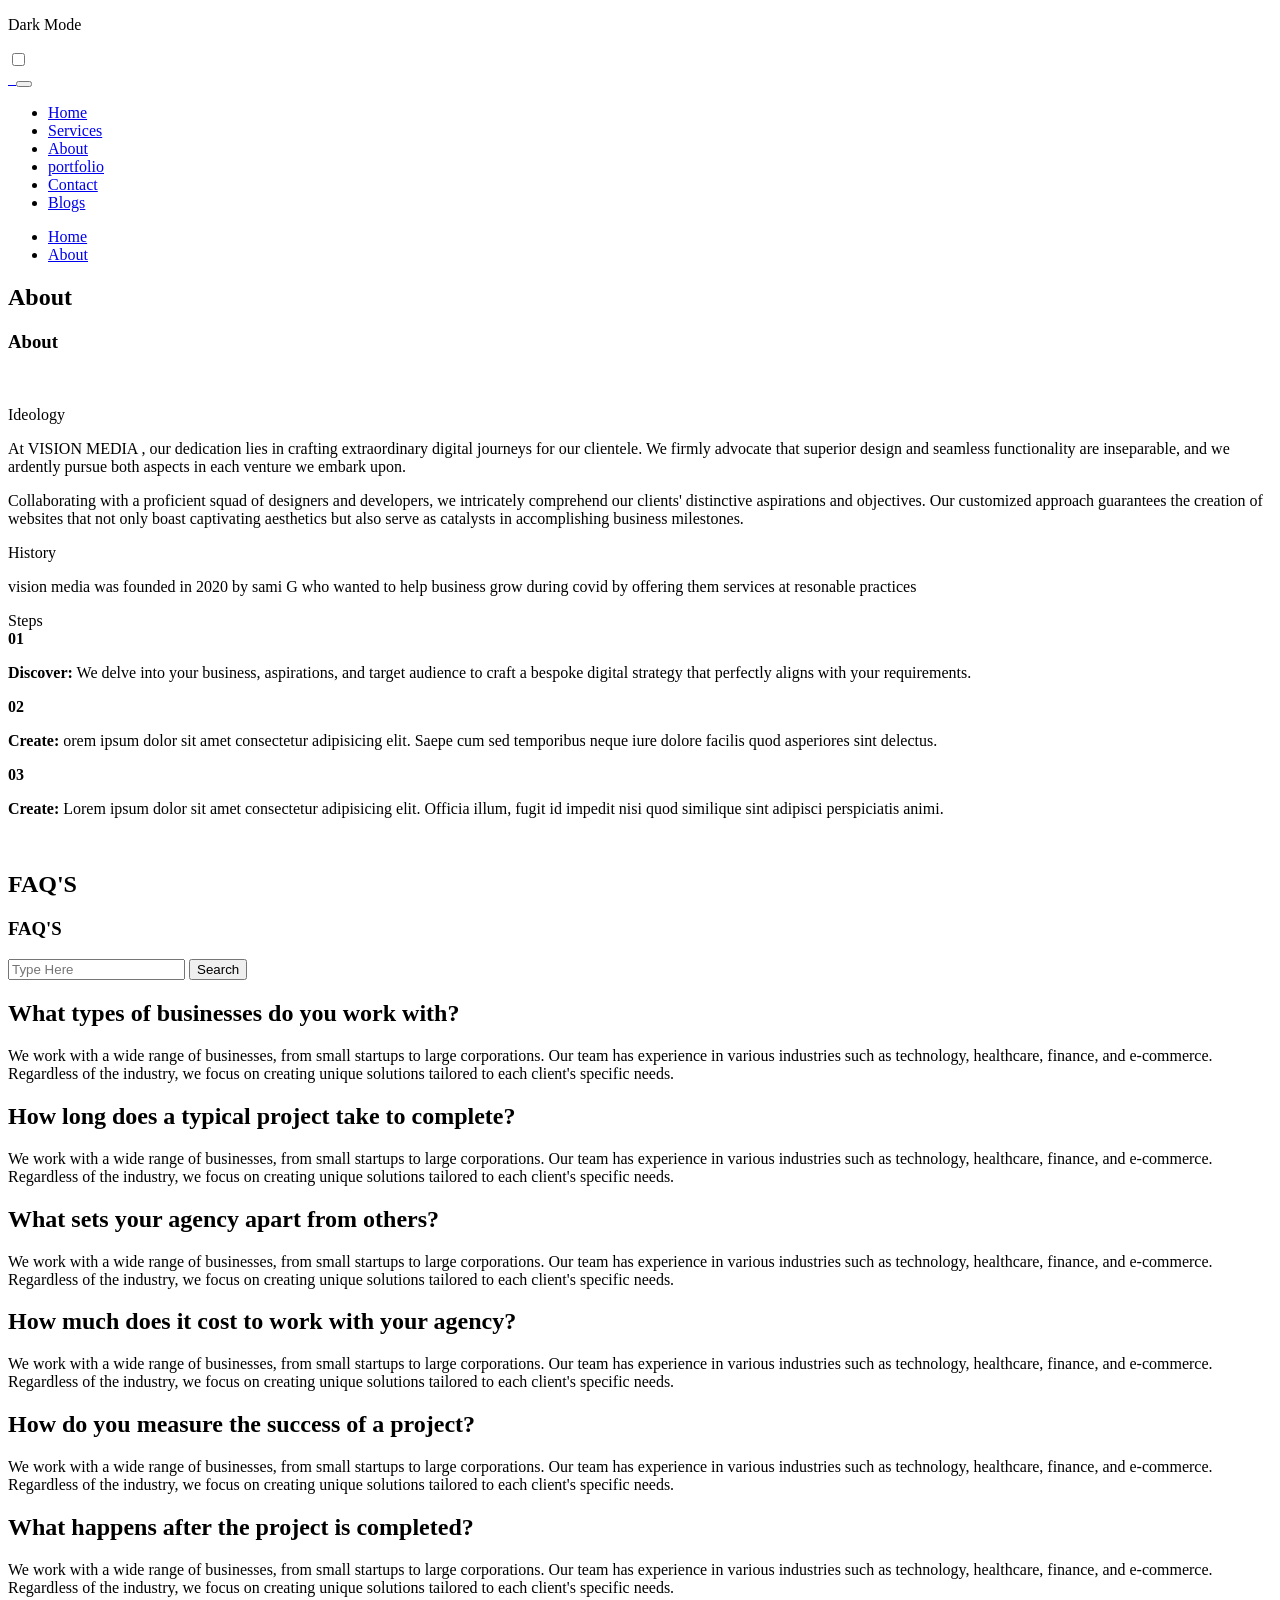
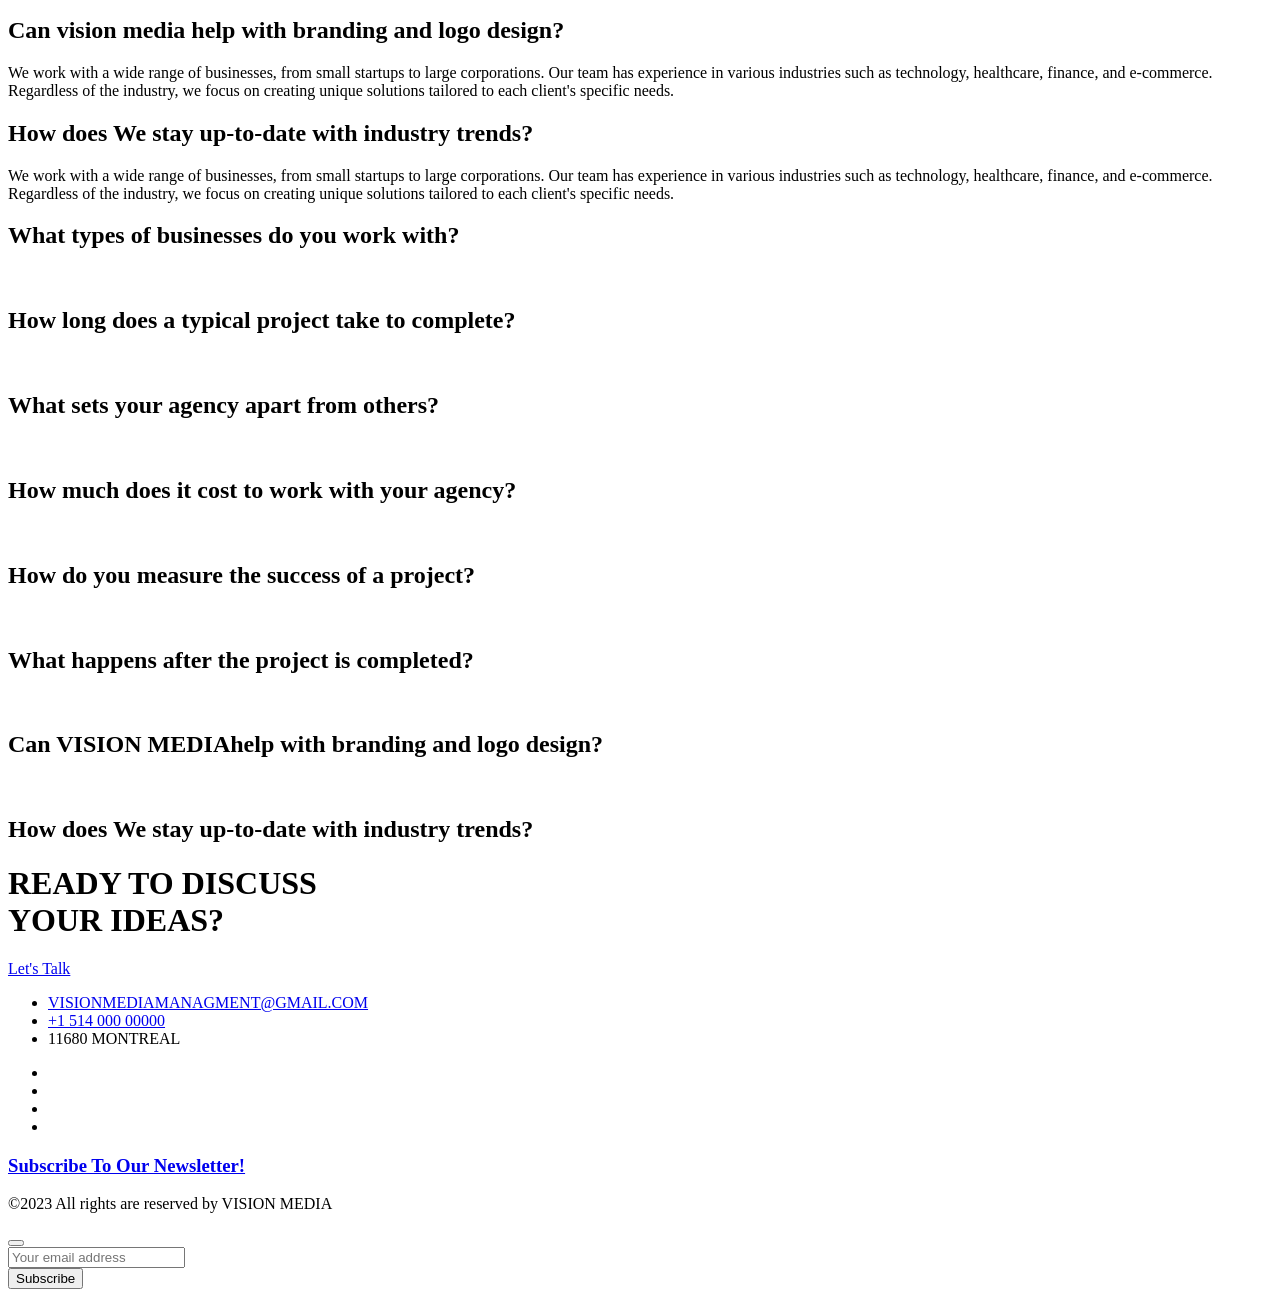
==== about.html @ f78ec3dc "Add files via upload" ====
<!DOCTYPE html>
<html lang="en">

<head>
    <meta charset="UTF-8">
    <meta http-equiv="X-UA-Compatible" content="IE=edge">
    <meta name="viewport" content="width=device-width, initial-scale=1, shrink-to-fit=no">
    <meta name="description" content="VISION MEDIA HTML5 Template">

    <title>VISION MEDIA DIGITAL AGENCY</title>

    <!-- Favicon -->
    <link rel="shortcut icon" type="image/x-icon" href="assets/media/logo-project.png">

    <!-- All CSS files -->
    <link rel="stylesheet" href="assets/css/vendor/bootstrap.min.css">
    <link rel="stylesheet" href="assets/css/vendor/font-awesome.css">
    <link rel="stylesheet" href="assets/css/vendor/slick.css">
    <link rel="stylesheet" href="assets/css/vendor/slick-theme.css">
    <link rel="stylesheet" href="assets/css/vendor/sal.css">
    <link rel="stylesheet" href="assets/css/app.css">

    

</head>

<body>
    <!-- Preloader -->
   
    <div class="color-mode bg-dark-2">
        <p class="color-white mb-2 mt-0">Dark Mode</p>
        <label class="switch">
            <input type="checkbox" id="changeColor">
            <span class="slider round"></span>
        </label>
    </div> 
    <!--start--> 
    
    <a href="#main-wrapper" id="backto-top" class="back-to-top">
        <i class="fas fa-angle-up"></i>
    </a>
    <!-- Main Wrapper Start -->
    <div id="main-wrapper" class="main-wrapper">

        <!-- Header Area Start -->
        <header class="header-2">
            <div class="container">
                <nav class="navbar navbar-expand-lg">
                    <a class="menu-item text-center" href="index.html">
                        <img  alt="" src="./assets/media/logo-project.png" class="dark-logo otherlogo">
                        <img alt="" src="./assets/media/logo-project.png" class="light-logo otherlogo">
                    </a>
                    <button class="navbar-toggler" type="button" data-bs-toggle="collapse" data-bs-target="#mynavbar">
                        <i class="fas fa-bars"></i>
                    </button>
                    <div class="collapse navbar-collapse" id="mynavbar">
                        <ul class="navbar-nav ms-auto mainmenu">

                            <li class="menu-item-has-children">
                                <a href="index.html">Home</a>
                            
                            </li>

                            <li class="menu-item">
                                <a href="services.html">Services</a>
                            </li>
                            <li class="menu-item">
                                <a href="about.html" class="active">About</a>
                            </li>
                            <li class="menu-item">
                                <a href="portfolio.html">portfolio</a>
                        
                            </li>
                            <li class="menu-item"><a href="contact.html">Contact</a></li>
                            <li class="menu-item  me-0"><a href="blogs.html">Blogs</a></li>
                        </ul>
                    </div>
                </nav>
            </div>
        </header>
        <!-- Header Area end -->
        <!-- Title Banner -->
        <section class="page-title">
            <div class="container">
                <ul class="breadcrumb unstyled">
                    <li><a href="index.html">Home</a></li>
                    <li><a class="active" href="about.html">About</a></li>
                </ul>
                <h1 class="mb-0 color-dark-2">About</h1>
                <h3>About</h3>
            </div>
        </section>
        <!-- title Banner end -->
 

        <!-- About start -->
        <section class="about-1 mt-5" data-sal="slide-up" data-sal-duration="800" data-sal-delay="100"
            data-sal-easing="ease-in-out">
            <div class="container">
                <div class="row mt-48">
                    <div class="col-lg-7">
                        <img src="./assets/media/about/aboutus.jpg" alt="">
                    </div>
                    <div class="col-lg-5">
                        <p class="fs-53 color-dark-2 ls-0">Ideology</p>
                        <p class="ps-4"> At VISION MEDIA , our dedication lies in crafting extraordinary digital journeys for our clientele. We firmly advocate that superior design and seamless functionality are inseparable, and we ardently pursue both aspects in each venture we embark upon.</p>

                        <p class="ps-4"> Collaborating with a proficient squad of designers and developers, we intricately comprehend our clients' distinctive aspirations and objectives. Our customized approach guarantees the creation of websites that not only boast captivating aesthetics but also serve as catalysts in accomplishing business milestones.</p>
                        <p class="fs-53 color-dark-2 ls-0">History</p>
                        <p class="ps-4">vision media was founded in 2020 by sami G who
                            wanted to help business grow during covid by offering them services at resonable practices</p>
                    </div>
                </div>
                <div class="row">
                    <div class="col-lg-6">
                        <div class="steps ">
                            <div class="title fs-155 fw-7 color-gray text-uppercase">Steps</div>
                            <div class="row mb-5">
                                <div class="col-lg-3 col-sm-2 counting">
                                    <strong class="fs-91 color-dark-2 text-uppercase lh-100 position-relative z-2">01</strong>
                                </div>
                                <div class="col-lg-9 col-sm-10">
                                    <p><strong class="color-dark-2">Discover:</strong>  We delve into your business, aspirations, and target audience to craft a bespoke digital strategy that perfectly aligns with your requirements.
                                    </p>
                                </div>
                            </div>
                            <div class="row mb-5">
                                <div class="col-lg-3 col-sm-2 counting">
                                    <strong class="fs-53 color-dark-2 text-uppercase lh-100 position-relative z-2">02</strong>
                                </div>
                                <div class="col-lg-9 col-sm-10">
                                    <p><strong class="color-dark-2">Create:</strong> orem ipsum dolor sit amet consectetur adipisicing elit. Saepe cum sed temporibus neque iure dolore facilis quod asperiores sint delectus.
                                    </p>
                                </div>
                            </div>
                            <div class="row">
                                <div class="col-lg-3 col-sm-2 counting">
                                    <strong class="fs-40 color-dark-2 text-uppercase lh-100 position-relative z-2">03</strong>
                                </div>
                                <div class="col-lg-9 col-sm-10">
                                    <p><strong class="color-dark-2">Create:</strong>  Lorem ipsum dolor sit amet consectetur adipisicing elit. Officia illum, fugit id impedit nisi quod similique sint adipisci perspiciatis animi.
                                    </p>
                                </div>
                            </div>
                        </div>
                    </div>
                    <div class="col-lg-6">
                        <img alt="" src="./assets/media/about/about-3.png" class="w-100">
                    </div>
                </div>
            </div>
        </section>
   

      <section class="page-title">
        <div class="container">
           
            <h1 class="mb-0 color-dark-2">FAQ'S</h1>
            <h3>FAQ'S</h3>
        </div>
    </section>
    <!-- title Banner end -->
    <!-- FAQ Start -->
    <section class="faq container">
        <div class="row">
            <div class="search-bar col-xl-8 offset-xl-2 col-lg-6 offset-lg-3 col-md-8 offset-md-2 text-center">
                <form action="faq.html">
                    <div class="input-group">
                        <input class="form-control" name="query" placeholder="Type Here">
                        <button class="input-group-text color-dark">Search</button>
                    </div>
                </form>
            </div>
        </div>
        <div class="mt-100 row">
            <div class="col-lg-5 offset-lg-1">
                <div class="content-box shadow br-25">
                    <div class="q-1 show" data-count="1">
                        <h2 class="fs-40 color-dark-2">What types of businesses do you work with?</h2>
                        <p class="ps-4">We work with a wide range of businesses, from small startups to large
                            corporations. Our team has experience in various industries such as technology,
                            healthcare, finance, and e-commerce. Regardless of the industry, we focus on creating
                            unique solutions tailored to each client's specific needs.</p>
                    </div>
                    <div class="q-2" data-count="2">
                        <h2 class="fs-40 color-dark-2">How long does a typical project take to complete?</h2>
                        <p class="ps-4">We work with a wide range of businesses, from small startups to large
                            corporations. Our team has experience in various industries such as technology,
                            healthcare, finance, and e-commerce. Regardless of the industry, we focus on creating
                            unique solutions tailored to each client's specific needs.</p>
                    </div>
                    <div class="q-3" data-count="3">
                        <h2 class="fs-40 color-dark-2">What sets your agency apart from others?</h2>
                        <p class="ps-4">We work with a wide range of businesses, from small startups to large
                            corporations. Our team has experience in various industries such as technology,
                            healthcare, finance, and e-commerce. Regardless of the industry, we focus on creating
                            unique solutions tailored to each client's specific needs.</p>
                    </div>
                    <div class="q-4 " data-count="4">
                        <h2 class="fs-40 color-dark-2">How much does it cost to work with your agency?</h2>
                        <p class="ps-4">We work with a wide range of businesses, from small startups to large
                            corporations. Our team has experience in various industries such as technology,
                            healthcare, finance, and e-commerce. Regardless of the industry, we focus on creating
                            unique solutions tailored to each client's specific needs.</p>
                    </div>
                    <div class="q-5" data-count="5">
                        <h2 class="fs-40 color-dark-2">How do you measure the success of a project?</h2>
                        <p class="ps-4">We work with a wide range of businesses, from small startups to large
                            corporations. Our team has experience in various industries such as technology,
                            healthcare, finance, and e-commerce. Regardless of the industry, we focus on creating
                            unique solutions tailored to each client's specific needs.</p>
                    </div>
                    <div class="q-6" data-count="6">
                        <h2 class="fs-40 color-dark-2">What happens after the project is completed?</h2>
                        <p class="ps-4">We work with a wide range of businesses, from small startups to large
                            corporations. Our team has experience in various industries such as technology,
                            healthcare, finance, and e-commerce. Regardless of the industry, we focus on creating
                            unique solutions tailored to each client's specific needs.</p>
                    </div>
                    <div class="q-7" data-count="7">
                        <h2 class="fs-40 color-dark-2">Can vision media help with branding and logo design?</h2>
                        <p class="ps-4">We work with a wide range of businesses, from small startups to large
                            corporations. Our team has experience in various industries such as technology,
                            healthcare, finance, and e-commerce. Regardless of the industry, we focus on creating
                            unique solutions tailored to each client's specific needs.</p>
                    </div>
                    <div class="q-8" data-count="8">
                        <h2 class="fs-40 color-dark-2">How does We stay up-to-date with industry trends?</h2>
                        <p class="ps-4">We work with a wide range of businesses, from small startups to large
                            corporations. Our team has experience in various industries such as technology,
                            healthcare, finance, and e-commerce. Regardless of the industry, we focus on creating
                            unique solutions tailored to each client's specific needs.</p>
                    </div>
                </div>
            </div>
            <div class="col-lg-6">
                <div class="q-box q-1 show" data-count="1">
                    <h2 class="fs-24 fw-4">
                        <span class="d-inline-block icon"><i class="fal fa-plus plus"></i> <i
                                class="fal fa-times minus"></i></span> What types of businesses do you work with?
                    </h2>
                </div>
                <br>
                <div class="q-box q-2" data-count="2">
                    <h2 class="fs-24 fw-4">
                        <span class="d-inline-block icon"><i class="fal fa-plus plus"></i> <i
                                class="fal fa-times minus"></i></span>
                        How long does a typical project take to complete?
                    </h2>
                </div>
                <br>
                <div class="q-box q-3" data-count="3">
                    <h2 class="fs-24 fw-4">
                        <span class="d-inline-block icon"><i class="fal fa-plus plus"></i> <i
                                class="fal fa-times minus"></i></span>
                        What sets your agency apart from others?
                    </h2>
                </div>
                <br>
                <div class="q-box q-4" data-count="4">
                    <h2 class="fs-24 fw-4">
                        <span class="d-inline-block icon"><i class="fal fa-plus plus"></i> <i
                                class="fal fa-times minus"></i></span>
                        How much does it cost to work with your agency?
                    </h2>
                </div>
                <br>
                <div class="q-box q-5" data-count="5">
                    <h2 class="fs-24 fw-4">
                        <span class="d-inline-block icon"><i class="fal fa-plus plus"></i> <i
                                class="fal fa-times minus"></i></span>
                        How do you measure the success of a project?
                    </h2>
                </div>
                <br>
                <div class="q-box q-6" data-count="6">
                    <h2 class="fs-24 fw-4">
                        <span class="d-inline-block icon"><i class="fal fa-plus plus"></i> <i
                                class="fal fa-times minus"></i></span>
                        What happens after the project is completed?
                    </h2>
                </div>
                <br>
                <div class="q-box q-7" data-count="7">
                    <h2 class="fs-24 fw-4">
                        <span class="d-inline-block icon"><i class="fal fa-plus plus"></i> <i
                                class="fal fa-times minus"></i></span>
                        Can VISION MEDIAhelp with branding and logo design?
                    </h2>
                </div>
                <br>
                <div class="q-box q-8" data-count="8">
                    <h2 class="fs-24 fw-4">
                        <span class="d-inline-block icon"><i class="fal fa-plus plus"></i> <i
                                class="fal fa-times minus"></i></span>
                        How does We stay up-to-date with industry trends?
                    </h2>
                </div>
            </div>
        </div>
    </section>
   
<!-- Site Scripts -->
<script src="assets/js/app.js"></script>
        <!-- Footer Area Start -->
        <footer class="footer-1">
            <div class="container">
                  <h1 class="text-center fs-91 color-dark-2">READY TO DISCUSS<br> YOUR <b class="color-primary">IDEAS?</b></h1>
                  <div class="text-center">
                      <a class="cus-btn light" href="contact.html">Let's Talk</a>
                  </div>
                  <div class="row">
                      <div class="col-lg-4">
                         <ul class="contact unstyled">
                          <li><a href="mailto:info@example.com"><i class="fal fa-envelope"></i> VISIONMEDIAMANAGMENT@GMAIL.COM</a></li>
                          <li><a href="tel:013109841941"><i class="fal fa-phone"></i> +1 514 000 00000</a></li>
                          <li><i class="fal fa-map-marker-alt"></i> 11680 MONTREAL</li>
                         </ul>
                      </div>
                      <div class="col-lg-4">
                          <ul class="social-links unstyled text-center">
                              <li class="d-inline-block me-4"><a href="" class="pt-4 pb-4 text-center pe-2 ps-2 br-15"><i class="fab fa-behance fs-24"></i></a></li>
                              <li class="d-inline-block me-4"><a href="" class="pt-4 pb-4 text-center pe-3 ps-3 br-15"><i class="fab fa-deviantart fs-24"></i></a></li>
                              <li class="d-inline-block me-4"><a href="" class="pt-4 pb-4 text-center pe-2 ps-2 br-15"><i class="fab fa-dribbble fs-24"></i></a></li>
                              <li class="d-inline-block me-4"><a href="" class="pt-4 pb-4 text-center pe-3 ps-3 br-15"><i class="fab fa-instagram fs-24"></i></a></li>
                          </ul>
                      </div>
                      <div class="col-lg-4">
                          <h3 class="color-gray-2 fs-24 newsletter-link"><a href="javascript:;" data-bs-toggle="modal" data-bs-target="#newsletterModal">Subscribe To Our Newsletter!</a></h3>
                      </div>
                  </div>
                <p class="text-center mt-100 mb-4">©2023 All rights are reserved by VISION MEDIA</p>
            </div>
          </footer>
          <!-- Footer Area End -->

        <!-- Newletter Modal-->
        <div class="modal fade" id="newsletterModal" tabindex="-1" aria-hidden="true">
            <div class="modal-dialog">
                <div class="modal-content bg-white">
                    <div class="modal-header">
                        <button type="button" class="btn-close" data-bs-dismiss="modal" aria-label="Close"></button>
                    </div>
                    <div class="modal-body text-center">
                        <div class="row mt-64 mb-64">
                            <div class="col-lg-6 offset-lg-3 col-sm-8 offset-sm-2">
                                <form method="get" action="index.html">
                                    <div class="form-group mb-2">
                                        <input type="email" class="form-control" name="email"
                                            placeholder="Your email address">
                                    </div>
                                    <button type="submit" class="cus-btn light mt-4">Subscribe</button>
                                </form>
                            </div>
                        </div>
                    </div>
                </div>
            </div>
        </div>
    </div>
    <!-- Jquery Js -->
    <script src="assets/js/vendor/jquery-3.6.3.min.js"></script>
    <script src="assets/js/vendor/bootstrap.min.js"></script>
    <script src="assets/js/vendor/slick.min.js"></script>
    <script src="assets/js/vendor/jquery-appear.js"></script>
    <script src="assets/js/vendor/sal.js"></script>
    <script src="assets/js/vendor/jquery-validator.js"></script>

    <!-- Site Scripts -->
    <script src="assets/js/app.js"></script>
</body>

</html>
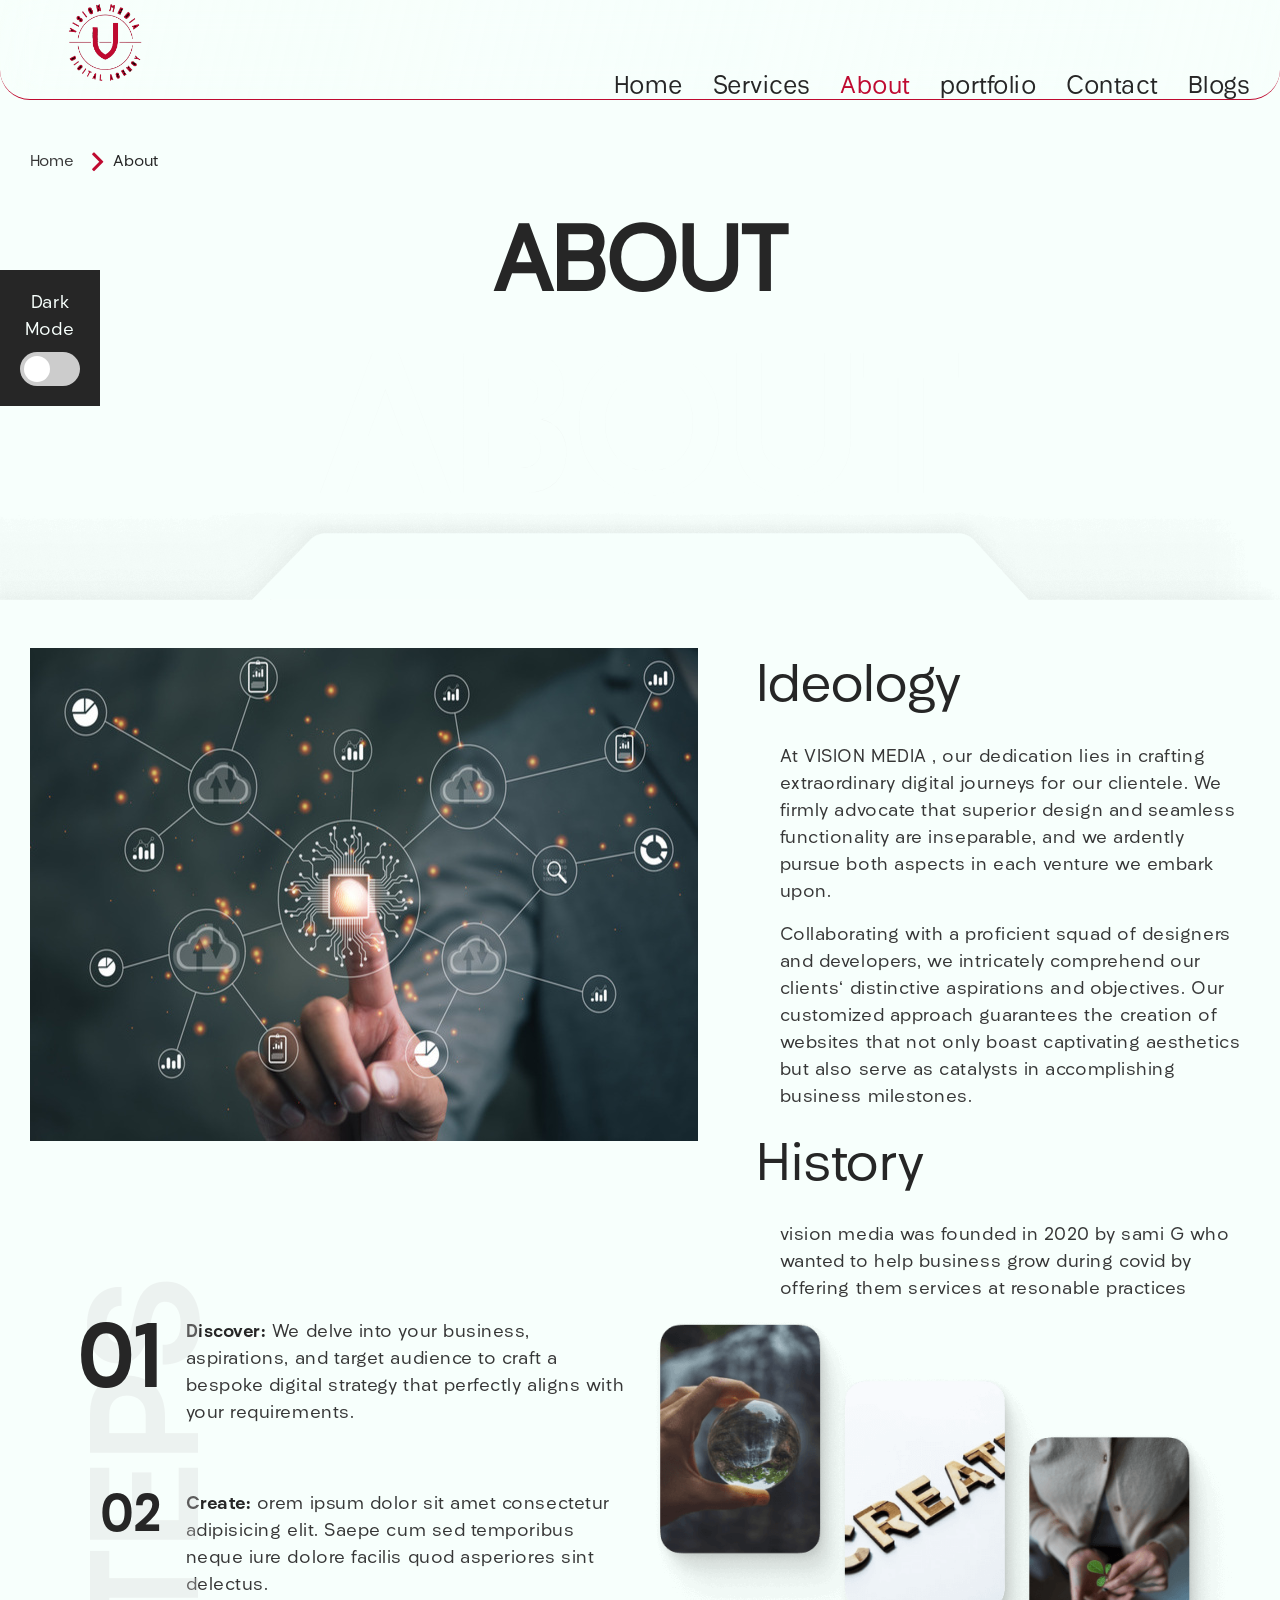
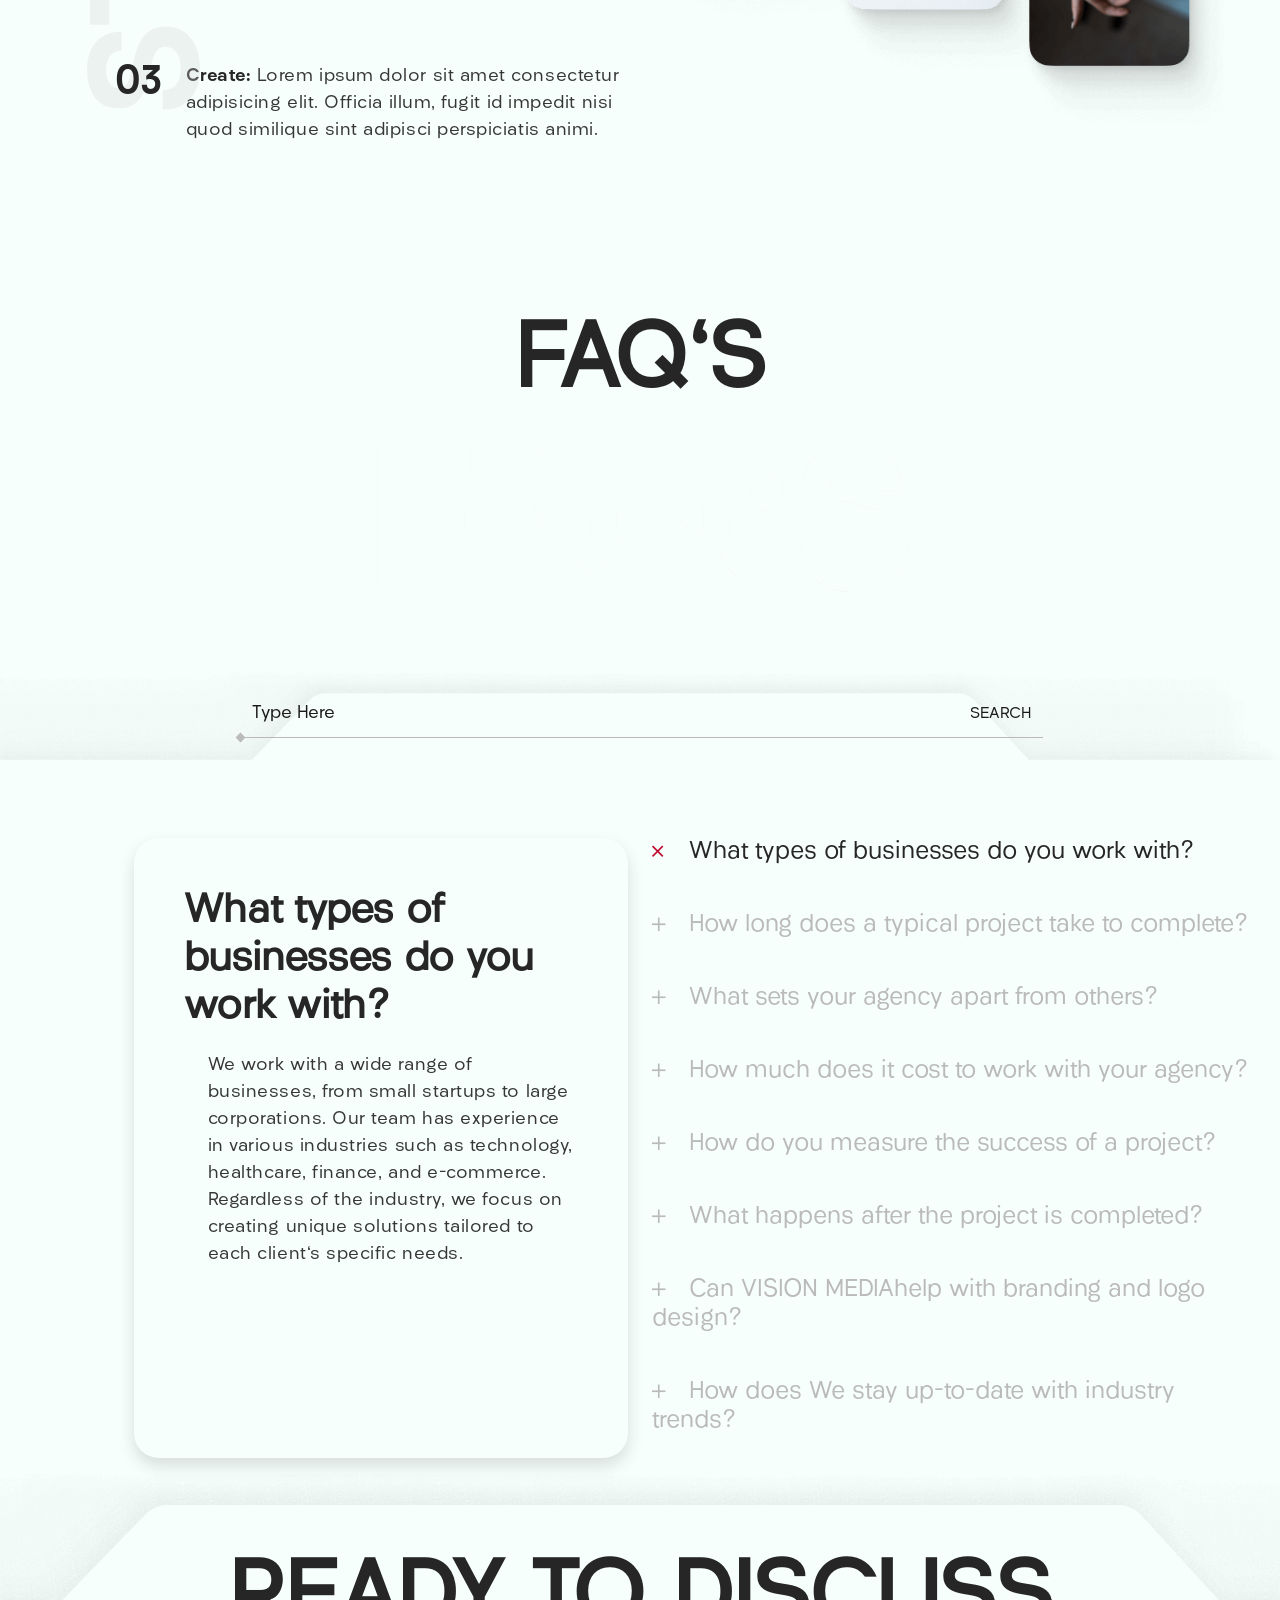
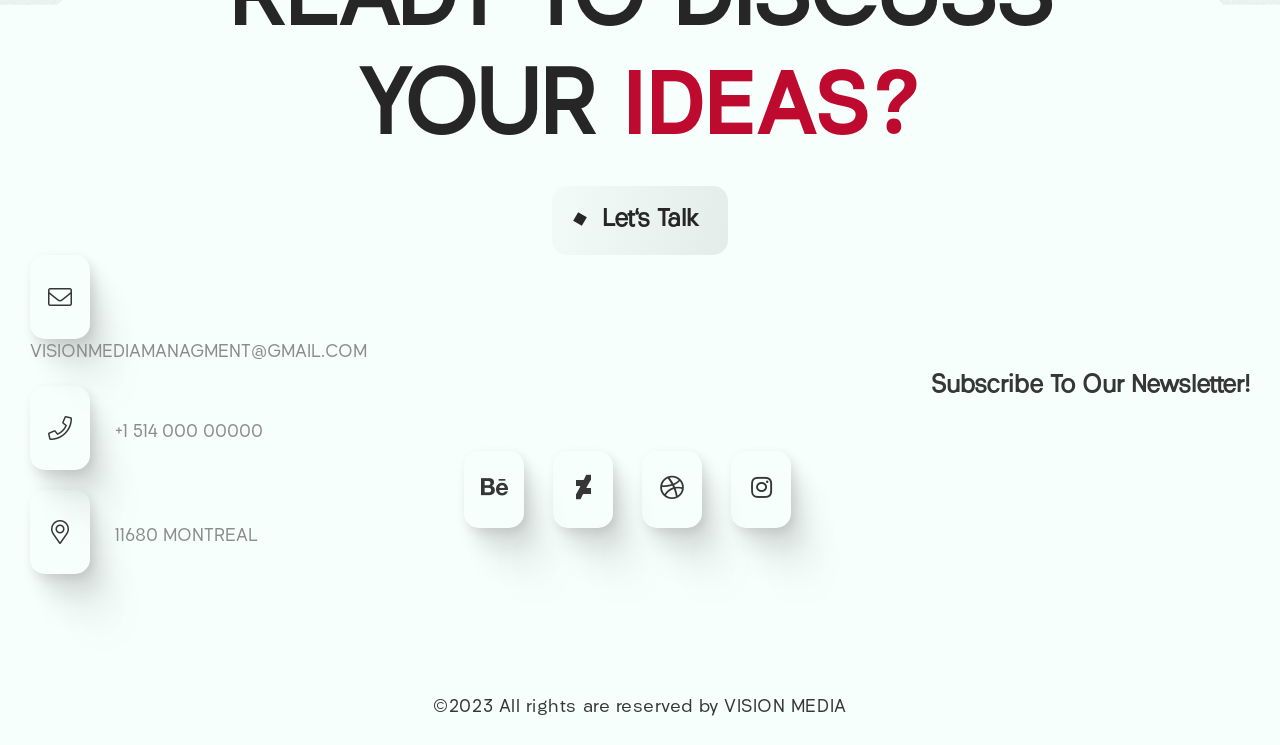
==== commit 5041e630: "Add files via upload" ====
--- a/about.html
+++ b/about.html
@@ -5,7 +5,7 @@
     <meta charset="UTF-8">
     <meta http-equiv="X-UA-Compatible" content="IE=edge">
     <meta name="viewport" content="width=device-width, initial-scale=1, shrink-to-fit=no">
-    <meta name="description" content="VISION MEDIA HTML5 Template">
+
 
     <title>VISION MEDIA DIGITAL AGENCY</title>
 
--- a/assets/css/vendor/sal.css
+++ b/assets/css/vendor/sal.css
@@ -0,0 +1,435 @@
+[data-sal] {
+    transition-duration: .2s;
+    transition-duration: var(--sal-duration, .2s);
+    transition-delay: 0s;
+    transition-delay: var(--sal-delay, 0s);
+    transition-timing-function: ease;
+    transition-timing-function: var(--sal-easing, ease)
+}
+
+[data-sal][data-sal-duration="200"] {
+    transition-duration: .2s
+}
+
+[data-sal][data-sal-duration="250"] {
+    transition-duration: .25s
+}
+
+[data-sal][data-sal-duration="300"] {
+    transition-duration: .3s
+}
+
+[data-sal][data-sal-duration="350"] {
+    transition-duration: .35s
+}
+
+[data-sal][data-sal-duration="400"] {
+    transition-duration: .4s
+}
+
+[data-sal][data-sal-duration="450"] {
+    transition-duration: .45s
+}
+
+[data-sal][data-sal-duration="500"] {
+    transition-duration: .5s
+}
+
+[data-sal][data-sal-duration="550"] {
+    transition-duration: .55s
+}
+
+[data-sal][data-sal-duration="600"] {
+    transition-duration: .6s
+}
+
+[data-sal][data-sal-duration="650"] {
+    transition-duration: .65s
+}
+
+[data-sal][data-sal-duration="700"] {
+    transition-duration: .7s
+}
+
+[data-sal][data-sal-duration="750"] {
+    transition-duration: .75s
+}
+
+[data-sal][data-sal-duration="800"] {
+    transition-duration: .8s
+}
+
+[data-sal][data-sal-duration="850"] {
+    transition-duration: .85s
+}
+
+[data-sal][data-sal-duration="900"] {
+    transition-duration: .9s
+}
+
+[data-sal][data-sal-duration="950"] {
+    transition-duration: .95s
+}
+
+[data-sal][data-sal-duration="1000"] {
+    transition-duration: 1s
+}
+
+[data-sal][data-sal-duration="1050"] {
+    transition-duration: 1.05s
+}
+
+[data-sal][data-sal-duration="1100"] {
+    transition-duration: 1.1s
+}
+
+[data-sal][data-sal-duration="1150"] {
+    transition-duration: 1.15s
+}
+
+[data-sal][data-sal-duration="1200"] {
+    transition-duration: 1.2s
+}
+
+[data-sal][data-sal-duration="1250"] {
+    transition-duration: 1.25s
+}
+
+[data-sal][data-sal-duration="1300"] {
+    transition-duration: 1.3s
+}
+
+[data-sal][data-sal-duration="1350"] {
+    transition-duration: 1.35s
+}
+
+[data-sal][data-sal-duration="1400"] {
+    transition-duration: 1.4s
+}
+
+[data-sal][data-sal-duration="1450"] {
+    transition-duration: 1.45s
+}
+
+[data-sal][data-sal-duration="1500"] {
+    transition-duration: 1.5s
+}
+
+[data-sal][data-sal-duration="1550"] {
+    transition-duration: 1.55s
+}
+
+[data-sal][data-sal-duration="1600"] {
+    transition-duration: 1.6s
+}
+
+[data-sal][data-sal-duration="1650"] {
+    transition-duration: 1.65s
+}
+
+[data-sal][data-sal-duration="1700"] {
+    transition-duration: 1.7s
+}
+
+[data-sal][data-sal-duration="1750"] {
+    transition-duration: 1.75s
+}
+
+[data-sal][data-sal-duration="1800"] {
+    transition-duration: 1.8s
+}
+
+[data-sal][data-sal-duration="1850"] {
+    transition-duration: 1.85s
+}
+
+[data-sal][data-sal-duration="1900"] {
+    transition-duration: 1.9s
+}
+
+[data-sal][data-sal-duration="1950"] {
+    transition-duration: 1.95s
+}
+
+[data-sal][data-sal-duration="2000"] {
+    transition-duration: 2s
+}
+
+[data-sal][data-sal-delay="50"] {
+    transition-delay: .05s
+}
+
+[data-sal][data-sal-delay="100"] {
+    transition-delay: .1s
+}
+
+[data-sal][data-sal-delay="150"] {
+    transition-delay: .15s
+}
+
+[data-sal][data-sal-delay="200"] {
+    transition-delay: .2s
+}
+
+[data-sal][data-sal-delay="250"] {
+    transition-delay: .25s
+}
+
+[data-sal][data-sal-delay="300"] {
+    transition-delay: .3s
+}
+
+[data-sal][data-sal-delay="350"] {
+    transition-delay: .35s
+}
+
+[data-sal][data-sal-delay="400"] {
+    transition-delay: .4s
+}
+
+[data-sal][data-sal-delay="450"] {
+    transition-delay: .45s
+}
+
+[data-sal][data-sal-delay="500"] {
+    transition-delay: .5s
+}
+
+[data-sal][data-sal-delay="550"] {
+    transition-delay: .55s
+}
+
+[data-sal][data-sal-delay="600"] {
+    transition-delay: .6s
+}
+
+[data-sal][data-sal-delay="650"] {
+    transition-delay: .65s
+}
+
+[data-sal][data-sal-delay="700"] {
+    transition-delay: .7s
+}
+
+[data-sal][data-sal-delay="750"] {
+    transition-delay: .75s
+}
+
+[data-sal][data-sal-delay="800"] {
+    transition-delay: .8s
+}
+
+[data-sal][data-sal-delay="850"] {
+    transition-delay: .85s
+}
+
+[data-sal][data-sal-delay="900"] {
+    transition-delay: .9s
+}
+
+[data-sal][data-sal-delay="950"] {
+    transition-delay: .95s
+}
+
+[data-sal][data-sal-delay="1000"] {
+    transition-delay: 1s
+}
+
+[data-sal][data-sal-easing=linear] {
+    transition-timing-function: linear
+}
+
+[data-sal][data-sal-easing=ease] {
+    transition-timing-function: ease
+}
+
+[data-sal][data-sal-easing=ease-in] {
+    transition-timing-function: ease-in
+}
+
+[data-sal][data-sal-easing=ease-out] {
+    transition-timing-function: ease-out
+}
+
+[data-sal][data-sal-easing=ease-in-out] {
+    transition-timing-function: ease-in-out
+}
+
+[data-sal][data-sal-easing=ease-in-cubic] {
+    transition-timing-function: cubic-bezier(.55, .055, .675, .19)
+}
+
+[data-sal][data-sal-easing=ease-out-cubic] {
+    transition-timing-function: cubic-bezier(.215, .61, .355, 1)
+}
+
+[data-sal][data-sal-easing=ease-in-out-cubic] {
+    transition-timing-function: cubic-bezier(.645, .045, .355, 1)
+}
+
+[data-sal][data-sal-easing=ease-in-circ] {
+    transition-timing-function: cubic-bezier(.6, .04, .98, .335)
+}
+
+[data-sal][data-sal-easing=ease-out-circ] {
+    transition-timing-function: cubic-bezier(.075, .82, .165, 1)
+}
+
+[data-sal][data-sal-easing=ease-in-out-circ] {
+    transition-timing-function: cubic-bezier(.785, .135, .15, .86)
+}
+
+[data-sal][data-sal-easing=ease-in-expo] {
+    transition-timing-function: cubic-bezier(.95, .05, .795, .035)
+}
+
+[data-sal][data-sal-easing=ease-out-expo] {
+    transition-timing-function: cubic-bezier(.19, 1, .22, 1)
+}
+
+[data-sal][data-sal-easing=ease-in-out-expo] {
+    transition-timing-function: cubic-bezier(1, 0, 0, 1)
+}
+
+[data-sal][data-sal-easing=ease-in-quad] {
+    transition-timing-function: cubic-bezier(.55, .085, .68, .53)
+}
+
+[data-sal][data-sal-easing=ease-out-quad] {
+    transition-timing-function: cubic-bezier(.25, .46, .45, .94)
+}
+
+[data-sal][data-sal-easing=ease-in-out-quad] {
+    transition-timing-function: cubic-bezier(.455, .03, .515, .955)
+}
+
+[data-sal][data-sal-easing=ease-in-quart] {
+    transition-timing-function: cubic-bezier(.895, .03, .685, .22)
+}
+
+[data-sal][data-sal-easing=ease-out-quart] {
+    transition-timing-function: cubic-bezier(.165, .84, .44, 1)
+}
+
+[data-sal][data-sal-easing=ease-in-out-quart] {
+    transition-timing-function: cubic-bezier(.77, 0, .175, 1)
+}
+
+[data-sal][data-sal-easing=ease-in-quint] {
+    transition-timing-function: cubic-bezier(.755, .05, .855, .06)
+}
+
+[data-sal][data-sal-easing=ease-out-quint] {
+    transition-timing-function: cubic-bezier(.23, 1, .32, 1)
+}
+
+[data-sal][data-sal-easing=ease-in-out-quint] {
+    transition-timing-function: cubic-bezier(.86, 0, .07, 1)
+}
+
+[data-sal][data-sal-easing=ease-in-sine] {
+    transition-timing-function: cubic-bezier(.47, 0, .745, .715)
+}
+
+[data-sal][data-sal-easing=ease-out-sine] {
+    transition-timing-function: cubic-bezier(.39, .575, .565, 1)
+}
+
+[data-sal][data-sal-easing=ease-in-out-sine] {
+    transition-timing-function: cubic-bezier(.445, .05, .55, .95)
+}
+
+[data-sal][data-sal-easing=ease-in-back] {
+    transition-timing-function: cubic-bezier(.6, -.28, .735, .045)
+}
+
+[data-sal][data-sal-easing=ease-out-back] {
+    transition-timing-function: cubic-bezier(.175, .885, .32, 1.275)
+}
+
+[data-sal][data-sal-easing=ease-in-out-back] {
+    transition-timing-function: cubic-bezier(.68, -.55, .265, 1.55)
+}
+
+[data-sal|=fade] {
+    opacity: 0;
+    transition-property: opacity
+}
+
+[data-sal|=fade].sal-animate,
+body.sal-disabled [data-sal|=fade] {
+    opacity: 1
+}
+
+[data-sal|=slide] {
+    opacity: 0;
+    transition-property: opacity, transform
+}
+
+[data-sal=slide-up] {
+    transform: translateY(20%)
+}
+
+[data-sal=slide-down] {
+    transform: translateY(-20%)
+}
+
+[data-sal=slide-left] {
+    transform: translateX(20%)
+}
+
+[data-sal=slide-right] {
+    transform: translateX(-20%)
+}
+
+[data-sal|=slide].sal-animate,
+body.sal-disabled [data-sal|=slide] {
+    opacity: 1;
+    transform: none
+}
+
+[data-sal|=zoom] {
+    opacity: 0;
+    transition-property: opacity, transform
+}
+
+[data-sal=zoom-in] {
+    transform: scale(.5)
+}
+
+[data-sal=zoom-out] {
+    transform: scale(1.1)
+}
+
+[data-sal|=zoom].sal-animate,
+body.sal-disabled [data-sal|=zoom] {
+    opacity: 1;
+    transform: none
+}
+
+[data-sal|=flip] {
+    -webkit-backface-visibility: hidden;
+    backface-visibility: hidden;
+    transition-property: transform
+}
+
+[data-sal=flip-left] {
+    transform: perspective(2000px) rotateY(-91deg)
+}
+
+[data-sal=flip-right] {
+    transform: perspective(2000px) rotateY(91deg)
+}
+
+[data-sal=flip-up] {
+    transform: perspective(2000px) rotateX(-91deg)
+}
+
+[data-sal=flip-down] {
+    transform: perspective(2000px) rotateX(91deg)
+}
+
+[data-sal|=flip].sal-animate,
+body.sal-disabled [data-sal|=flip] {
+    transform: none
+}
--- a/assets/css/app.css
+++ b/assets/css/app.css
@@ -0,0 +1,3318 @@
+@charset "UTF-8";
+/*---------------------------------------------"
+
+
+===============================================   
+STYLE SHEET INDEXING
+|
+|___ Fonts
+|___ Variables
+|___ Reset Styles
+|___ Responsive
+|___ Spacing
+|___ Helper Classes
+|___ Buttons
+|___ Headings
+|___ Layout Styles
+|___ END STYLE SHEET INDEXING
+
+--------------------------------------------*/
+/*-------------------------
+    Fonts
+-------------------------*/
+@font-face {
+  font-family: "Givonic";
+  src: url("./fonts/givonic/Givonic-Regular.otf") format("opentype");
+}
+@font-face {
+  font-family: "Givonic-bold";
+  src: url("./fonts/givonic/Givonic-Bold.otf") format("opentype");
+}
+/*-------------------------
+    Variables
+-------------------------*/
+/*-------------------------
+    Reset Styles
+-------------------------*/
+img {
+  max-width: 100%;
+  height: auto;
+  vertical-align: middle;
+}
+
+ul.list-style,
+ol.list-style {
+  padding: 0;
+}
+
+ul.list-style li::marker,
+ol.list-style li::marker {
+  color: #BF0A30;
+}
+
+.unstyled {
+  padding-left: 0;
+  list-style: none;
+  margin-bottom: 0;
+}
+
+.container,
+.container-fluid,
+.container-lg,
+.container-md,
+.container-sm,
+.container-xl,
+.container-xxl {
+  padding-left: 15px;
+  padding-right: 15px;
+}
+
+section:after {
+  content: "";
+  display: block;
+  clear: both;
+}
+
+@media (min-width: 1500px) {
+  .container {
+    max-width: 1440px;
+  }
+}
+@media only screen and (min-width: 1200px) and (max-width: 1399px) {
+  .container {
+    max-width: 100%;
+    padding-left: 30px;
+    padding-right: 30px;
+  }
+}
+.form-group {
+  position: relative;
+}
+.form-group:after {
+  content: "";
+  position: absolute;
+  width: 7px;
+  height: 7px;
+  background: #BABABA;
+  left: 0;
+  bottom: -3px;
+  transform: rotate(45deg);
+}
+
+.input-group {
+  position: relative;
+}
+.input-group:after {
+  content: "";
+  position: absolute;
+  width: 7px;
+  height: 7px;
+  background: #BABABA;
+  left: 0;
+  bottom: -3px;
+  transform: rotate(45deg);
+}
+
+.form-control {
+  border: 0;
+  border-radius: 0;
+  background: transparent;
+  border-bottom: 1px solid #BABABA;
+  padding: 10px 10px 10px 15px;
+  font-size: 18px;
+  position: relative;
+  margin-bottom: 0;
+  color: #363636;
+}
+.form-control:focus {
+  outline: 0;
+  background: transparent;
+  box-shadow: none;
+  border-color: #363636;
+}
+.form-control::placeholder {
+  color: #1A1A1A;
+  opacity: 1;
+}
+
+.input-group button {
+  border: 0;
+  border-radius: 0;
+  text-transform: uppercase;
+  background: transparent;
+  border-bottom: 1px solid #BABABA;
+}
+
+.dark .form-control {
+  color: #D5D5D5;
+  background-color: #1A1A1A !important;
+}
+.dark .form-control::placeholder {
+  color: #D5D5D5;
+  opacity: 1;
+}
+
+label.error {
+  color: #bc0f0f;
+  margin-top: 10px;
+}
+
+.alert-message {
+  display: none;
+}
+
+.pagination-cus {
+  display: inline-flex;
+}
+.pagination-cus li {
+  margin-right: 10px;
+}
+.pagination-cus li i {
+  font-size: 60px;
+  color: #262626;
+}
+.pagination-cus li a {
+  display: block;
+}
+.pagination-cus li .link {
+  background: linear-gradient(282.51deg, rgba(148, 158, 155, 0.2) -4.31%, rgba(148, 158, 155, 0) 126.79%);
+  backdrop-filter: blur(2.5px);
+  border-radius: 10px;
+  padding: 10px 20px;
+  text-align: center;
+  font-size: 24px;
+  color: #262626;
+}
+.pagination-cus li .link.active {
+  color: #BF0A30;
+}
+.pagination-cus li .link:hover {
+  color: #BF0A30;
+}
+
+.dark .pagination-cus li i {
+  color: #D5D5D5;
+}
+.dark .pagination-cus li .link {
+  color: #D5D5D5;
+}
+.dark .pagination-cus li .link.active {
+  color: #BF0A30;
+}
+.dark .pagination-cus li .link:hover {
+  color: #BF0A30;
+}
+
+.points li {
+  margin-bottom: 10px;
+  position: relative;
+  padding-left: 25px;
+}
+.points li::before {
+  content: "";
+  width: 8px;
+  height: 8px;
+  position: absolute;
+  left: 0;
+  top: 10px;
+  background: #BF0A30;
+  transform: rotate(45deg);
+}
+
+/*-------------------------
+    Typography
+-------------------------*/
+html {
+  scroll-behavior: smooth;
+}
+
+body {
+  font-family: "Givonic";
+  color: #363636;
+  
+  background: #F7FFFC;
+  font-weight: 400;
+  background-color: #F7FFFC;
+  height: 100%;
+  vertical-align: baseline;
+  -webkit-font-smoothing: antialiased;
+  -moz-osx-font-smoothing: grayscale;
+  text-rendering: optimizeLegibility;
+}
+body.dark {
+  background: #262626;
+  color: #bababa;
+}
+
+
+
+h1,
+h2,
+h3,
+h4,
+h5,
+h6,
+.h1,
+.h2,
+.h3,
+.h4,
+.h5,
+.h6,
+address,
+p,
+pre,
+blockquote,
+table,
+hr {
+  margin: 0 0 20px 0;
+}
+
+h1 a,
+h2 a,
+h3 a,
+h4 a,
+h5 a,
+h6 a {
+  color: inherit;
+}
+
+h1,
+h2,
+h3,
+h4,
+h5,
+h6 {
+  font-weight: 750;
+  color: #262626;
+}
+
+p {
+  font-size: 18px;
+  font-weight: 400;
+  margin: 0 0 16px 0;
+  line-height: 150%;
+  letter-spacing: 0.03em;
+}
+
+a {
+  display: inline-block;
+  text-decoration: none;
+  color: unset;
+}
+a:hover {
+  color: linear-gradient(335.9deg, #38000C -45.32%, #D11B41 61.98%, #2B0009 162.78%);
+}
+
+span {
+  display: inline-block;
+  font-size: 18px;
+  line-height: 150%;
+  letter-spacing: 0.03em;
+}
+
+b,
+strong {
+  font-family: "Givonic-bold";
+}
+
+/*-------------------------
+    Responsive
+-------------------------*/
+/*-------------------------
+    Spacing
+-------------------------*/
+/*----------------------------------------*/
+/*  03. SPACE CSS START
+/*----------------------------------------*/
+.mb-200 {
+  margin-bottom: 250px;
+}
+
+.mt-100 {
+  margin-top: 100px;
+}
+@media only screen and (min-width: 992px) and (max-width: 1199px) {
+  .mt-100 {
+    margin-top: 80px;
+  }
+}
+@media only screen and (min-width: 768px) and (max-width: 991px) {
+  .mt-100 {
+    margin-top: 70px;
+  }
+}
+@media (max-width: 767px) {
+  .mt-100 {
+    margin-top: 50px;
+  }
+}
+
+.mb-100 {
+  margin-bottom: 100px;
+}
+@media only screen and (min-width: 992px) and (max-width: 1199px) {
+  .mb-100 {
+    margin-bottom: 80px;
+  }
+}
+@media only screen and (min-width: 768px) and (max-width: 991px) {
+  .mb-100 {
+    margin-bottom: 70px;
+  }
+}
+@media (max-width: 767px) {
+  .mb-100 {
+    margin-bottom: 50px;
+  }
+}
+
+.mt-64 {
+  margin-top: 64px;
+}
+@media only screen and (min-width: 992px) and (max-width: 1199px) {
+  .mt-64 {
+    margin-top: 48px;
+  }
+}
+@media only screen and (min-width: 768px) and (max-width: 991px) {
+  .mt-64 {
+    margin-top: 42px;
+  }
+}
+@media (max-width: 767px) {
+  .mt-64 {
+    margin-top: 32px;
+  }
+}
+
+.mb-64 {
+  margin-bottom: 64px;
+}
+@media only screen and (min-width: 992px) and (max-width: 1199px) {
+  .mb-64 {
+    margin-bottom: 48px;
+  }
+}
+@media only screen and (min-width: 768px) and (max-width: 991px) {
+  .mb-64 {
+    margin-bottom: 42px;
+  }
+}
+@media (max-width: 767px) {
+  .mb-64 {
+    margin-bottom: 32px;
+  }
+}
+
+.mt-48 {
+  margin-top: 48px;
+}
+@media only screen and (min-width: 992px) and (max-width: 1199px) {
+  .mt-48 {
+    margin-top: 42px;
+  }
+}
+@media only screen and (min-width: 768px) and (max-width: 991px) {
+  .mt-48 {
+    margin-top: 32px;
+  }
+}
+@media (max-width: 767px) {
+  .mt-48 {
+    margin-top: 24px;
+  }
+}
+
+.mb-48 {
+  margin-bottom: 48px;
+}
+@media only screen and (min-width: 992px) and (max-width: 1199px) {
+  .mb-48 {
+    margin-bottom: 42px;
+  }
+}
+@media only screen and (min-width: 768px) and (max-width: 991px) {
+  .mb-48 {
+    margin-bottom: 32px;
+  }
+}
+@media (max-width: 767px) {
+  .mb-48 {
+    margin-bottom: 24px;
+  }
+}
+
+.mb-32 {
+  margin-bottom: 32px;
+}
+@media only screen and (min-width: 992px) and (max-width: 1199px) {
+  .mb-32 {
+    margin-bottom: 26px;
+  }
+}
+@media only screen and (min-width: 768px) and (max-width: 991px) {
+  .mb-32 {
+    margin-bottom: 22px;
+  }
+}
+@media (max-width: 767px) {
+  .mb-32 {
+    margin-bottom: 18px;
+  }
+}
+
+.mb-16 {
+  margin-bottom: 16px;
+}
+@media only screen and (min-width: 992px) and (max-width: 1199px) {
+  .mb-16 {
+    margin-bottom: 15px;
+  }
+}
+@media only screen and (min-width: 768px) and (max-width: 991px) {
+  .mb-16 {
+    margin-bottom: 12px;
+  }
+}
+@media (max-width: 767px) {
+  .mb-16 {
+    margin-bottom: 10px;
+  }
+}
+
+.mb-8 {
+  margin-bottom: 8px;
+}
+
+.sec-pt {
+  padding-top: 235px;
+}
+
+.pt-62 {
+  padding-top: 62px;
+}
+@media only screen and (min-width: 992px) and (max-width: 1199px) {
+  .pt-62 {
+    padding-top: 52px;
+  }
+}
+@media only screen and (min-width: 768px) and (max-width: 991px) {
+  .pt-62 {
+    padding-top: 42px;
+  }
+}
+@media (max-width: 767px) {
+  .pt-62 {
+    padding-top: 32px;
+  }
+}
+@media (max-width: 490px) {
+  .pt-62 {
+    padding-top: 22px;
+  }
+}
+
+.pb-62 {
+  padding-bottom: 62px;
+}
+@media only screen and (min-width: 992px) and (max-width: 1199px) {
+  .pb-62 {
+    padding-bottom: 52px;
+  }
+}
+@media only screen and (min-width: 768px) and (max-width: 991px) {
+  .pb-62 {
+    padding-bottom: 42px;
+  }
+}
+@media (max-width: 767px) {
+  .pb-62 {
+    padding-bottom: 32px;
+  }
+}
+@media (max-width: 490px) {
+  .pb-62 {
+    padding-bottom: 22px;
+  }
+}
+
+.p-62 {
+  padding: 62px;
+}
+@media only screen and (min-width: 992px) and (max-width: 1199px) {
+  .p-62 {
+    padding: 52px;
+  }
+}
+@media only screen and (min-width: 768px) and (max-width: 991px) {
+  .p-62 {
+    padding: 42px;
+  }
+}
+@media (max-width: 767px) {
+  .p-62 {
+    padding: 32px;
+  }
+}
+@media (max-width: 490px) {
+  .p-62 {
+    padding: 22px;
+  }
+}
+
+.p-34 {
+  padding: 34px;
+}
+@media only screen and (min-width: 992px) and (max-width: 1199px) {
+  .p-34 {
+    padding: 24px;
+  }
+}
+@media only screen and (min-width: 768px) and (max-width: 991px) {
+  .p-34 {
+    padding: 18px;
+  }
+}
+
+.p-16 {
+  padding: 16px;
+}
+@media only screen and (min-width: 992px) and (max-width: 1199px) {
+  .p-16 {
+    padding: 15px;
+  }
+}
+@media only screen and (min-width: 768px) and (max-width: 991px) {
+  .p-16 {
+    padding: 13px;
+  }
+}
+@media (max-width: 767px) {
+  .p-16 {
+    padding: 10px;
+  }
+}
+@media (max-width: 490px) {
+  .p-16 {
+    padding: 10px;
+  }
+}
+
+/*-------------------------
+    Helper Classes
+-------------------------*/
+.color-primary {
+  color: #BF0A30;
+}
+
+.bg-white {
+  background-color: #F7FFFC !important;
+}
+
+.bg-primary {
+  background-color: #BF0A30 !important;
+}
+
+.color-dark {
+  color: #1A1A1A;
+}
+
+.bg-dark {
+  background-color: #1A1A1A;
+}
+
+.color-dark-2 {
+  color: #262626;
+}
+
+.bg-dark-2 {
+  background-color: #262626;
+}
+
+.color-white {
+  color: #F7FFFC;
+}
+
+.color-gray {
+  color: #D5D5D5;
+}
+
+.bg-gray {
+  background-color: #D5D5D5;
+}
+
+.color-gray-2 {
+  color: #363636;
+}
+
+.bg-gray-2 {
+  background-color: #363636;
+}
+
+.color-gray-3 {
+  color: #8C8C8C;
+}
+
+.bg-gray-3 {
+  background-color: #8C8C8C;
+}
+
+.dark .bg-dark-2 {
+  background-color: #1A1A1A;
+}
+.dark .bg-white {
+  background-color: #262626 !important;
+}
+.dark .color-dark {
+  color: #F7FFFC;
+}
+.dark .color-dark-2 {
+  color:#363636;
+}
+.dark .color-white {
+  color: #363636;
+}
+.dark .color-gray-3 {
+  color:#363636;
+}
+
+.fs-155 {
+  font-size: 155px;
+}
+@media (max-width: 1200px) {
+  .fs-155 {
+    font-size: 140px;
+  }
+}
+@media (max-width: 900px) {
+  .fs-155 {
+    font-size: 125px;
+  }
+}
+@media (max-width: 490px) {
+  .fs-155 {
+    font-size: 100px;
+  }
+}
+@media (max-width: 380px) {
+  .fs-155 {
+    font-size: 70px;
+  }
+}
+
+.fs-119 {
+  font-size: 119px;
+}
+@media (max-width: 1200px) {
+  .fs-119 {
+    font-size: 100px;
+  }
+}
+@media (max-width: 900px) {
+  .fs-119 {
+    font-size: 85px;
+  }
+}
+@media (max-width: 490px) {
+  .fs-119 {
+    font-size: 70px;
+  }
+}
+
+.fs-91 {
+  font-size: 91px;
+}
+@media (max-width: 1200px) {
+  .fs-91 {
+    font-size: 80px;
+  }
+}
+@media (max-width: 900px) {
+  .fs-91 {
+    font-size: 60px;
+  }
+}
+@media (max-width: 490px) {
+  .fs-91 {
+    font-size: 50px;
+  }
+}
+
+.fs-69 {
+  font-size: 69px;
+}
+@media (max-width: 1200px) {
+  .fs-69 {
+    font-size: 59px;
+  }
+}
+@media (max-width: 900px) {
+  .fs-69 {
+    font-size: 49px;
+  }
+}
+
+.fs-53 {
+  font-size: 53px;
+}
+@media (max-width: 1200px) {
+  .fs-53 {
+    font-size: 45px;
+  }
+}
+@media (max-width: 490px) {
+  .fs-53 {
+    font-size: 35px;
+  }
+}
+
+.fs-40 {
+  font-size: 40px;
+}
+@media (max-width: 1200px) {
+  .fs-40 {
+    font-size: 35px;
+  }
+}
+@media (max-width: 490px) {
+  .fs-40 {
+    font-size: 25px;
+  }
+}
+
+.fs-31 {
+  font-size: 31px;
+}
+
+.fs-24 {
+  font-size: 24px;
+}
+@media (max-width: 1200px) {
+  .fs-24 {
+    font-size: 22px;
+  }
+}
+
+.fs-18 {
+  font-size: 18px;
+}
+@media (max-width: 490px) {
+  .fs-18 {
+    font-size: 16px;
+  }
+}
+
+.fs-14 {
+  font-size: 14px;
+}
+@media (max-width: 490px) {
+  .fs-14 {
+    font-size: 16px;
+  }
+}
+
+.fw-4 {
+  font-weight: 400;
+}
+
+.fw-7 {
+  font-weight: 750;
+  font-family: "Givonic-bold";
+}
+
+.lh-100 {
+  line-height: 100%;
+}
+
+.lh-110 {
+  line-height: 110%;
+}
+
+.lh-120 {
+  line-height: 120%;
+}
+
+.lh-130 {
+  line-height: 130%;
+}
+
+.lh-140 {
+  line-height: 140%;
+}
+
+.lh-150 {
+  line-height: 150%;
+}
+
+.lh-160 {
+  line-height: 160%;
+}
+
+.ls-1 {
+  letter-spacing: -0.01em;
+}
+
+.ls-0 {
+  letter-spacing: 0em;
+}
+
+.ls-2 {
+  letter-spacing: -0.02em;
+}
+
+.ls-3 {
+  letter-spacing: -0.03em;
+}
+
+.ls-4 {
+  letter-spacing: -0.04em;
+}
+
+.hover-animation {
+  transition: all 0.5s ease-in-out;
+}
+.hover-animation:hover {
+  transform: translateY(-10px);
+}
+
+.section-shadow {
+  box-shadow: -75px -161px 50px rgba(0, 0, 0, 0.01), -48px -103px 45px rgba(0, 0, 0, 0.01), -13.5px -29px 38px rgba(0, 0, 0, 0.01), -6px -13px 28px rgba(0, 0, 0, 0.02), -2px -3px 16px rgba(0, 0, 0, 0.02), 0px 0px 0px rgba(0, 0, 0, 0.02);
+}
+
+.soft-shadow {
+  box-shadow: 41px 71px 33px rgba(0, 0, 0, 0.01), 23px 40px 28px rgba(0, 0, 0, 0.05), 10px 18px 20px rgba(0, 0, 0, 0.09), 3px 4px 11px rgba(0, 0, 0, 0.1), 0px 0px 0px rgba(0, 0, 0, 0.1);
+}
+
+.strong-shadow {
+  box-shadow: 67px 116px 54px rgba(0, 0, 0, 0.03), 38px 66px 45px rgba(0, 0, 0, 0.1), 17px 29px 34px rgba(0, 0, 0, 0.17), 4px 7px 18px rgba(0, 0, 0, 0.2), 0px 0px 0px rgba(0, 0, 0, 0.2);
+}
+
+.header-shadow {
+  box-shadow: 77px 0px 22px rgba(0, 0, 0, 0.01), 49px 0px 20px rgba(0, 0, 0, 0.04), 28px 0px 17px rgba(0, 0, 0, 0.15), 12px 0px 12px rgba(0, 0, 0, 0.26), 3px 0px 7px rgba(0, 0, 0, 0.29), 0px 0px 0px rgba(0, 0, 0, 0.3);
+}
+
+.text-shadow {
+  text-shadow: 77px 0px 22px rgba(0, 0, 0, 0.01), 49px 0px 20px rgba(0, 0, 0, 0.04), 28px 0px 17px rgba(0, 0, 0, 0.15), 12px 0px 12px rgba(0, 0, 0, 0.26), 3px 0px 7px rgba(0, 0, 0, 0.29), 0px 0px 0px rgba(0, 0, 0, 0.3);
+}
+
+@media (max-width: 900px) {
+  .mt-30-m {
+    margin-top: 30px;
+  }
+}
+
+@media (max-width: 490px) {
+  .mt-30-sm {
+    margin-top: 30px;
+  }
+}
+
+.br-25 {
+  border-radius: 25px;
+}
+
+.br-15 {
+  border-radius: 15px;
+}
+
+/*-------------------------
+  Buttons
+-------------------------*/
+.back-to-top {
+  position: fixed;
+  bottom: 0px;
+  right: 20px;
+  display: block;
+  width: 150px;
+  height: 150px;
+  line-height: 50px;
+  font-size: 100px;
+  padding: 20px 0;
+  background: #BF0A30;
+  color: #F7FFFC;
+  text-align: center;
+  opacity: 0;
+  text-decoration: none;
+  border-radius: 50%;
+  -webkit-transform: scale(0.3);
+  -ms-transform: scale(0.3);
+  transform: scale(0.3);
+  box-shadow: 4px 4px 10px rgba(0, 0, 0, 0.2);
+  z-index: 9;
+  -webkit-transition: all 0.3s;
+  transition: all 0.3s;
+}
+.back-to-top.show {
+  opacity: 1;
+}
+@media (max-width: 490px) {
+  .back-to-top {
+    right: -20px;
+    bottom: -20px;
+  }
+}
+
+.cus-btn {
+  padding: 20px 30px 20px 50px;
+  border: 0;
+  transition: all 0.5s ease-in-out;
+  font-weight: 750;
+  font-size: 24px;
+  line-height: 120%;
+  color: #F7FFFC;
+  border-radius: 15px;
+  position: relative;
+  outline: none;
+}
+.cus-btn.btn-lg {
+  font-size: 43px;
+  padding: 30px 40px;
+}
+.cus-btn.btn-lg::before {
+  width: 20px;
+}
+@media (max-width: 490px) {
+  .cus-btn.btn-lg {
+    font-size: 33px;
+    padding: 20px 30px;
+  }
+}
+.cus-btn::before {
+  content: "";
+  position: absolute;
+  top: 40%;
+  left: 13%;
+  width: 10px;
+  height: 10px;
+  transform: rotate(30deg);
+  z-index: -1;
+}
+.cus-btn::after {
+  content: "";
+  position: absolute;
+  top: 47%;
+  left: 17%;
+  width: 0px;
+  height: 2px;
+  z-index: -1;
+  transition: all 0.5s;
+}
+.cus-btn.dark {
+  background: linear-gradient(282.51deg, rgba(28, 30, 29, 0.5) -4.31%, rgba(28, 30, 29, 0) 126.79%);
+  color: #F7FFFC;
+  backdrop-filter: blur(2.5px);
+}
+.cus-btn.dark::before {
+  background-color: #F7FFFC;
+}
+.cus-btn.dark::after {
+  background-color: #F7FFFC;
+}
+.cus-btn.light {
+  background: linear-gradient(282.51deg, rgba(148, 158, 155, 0.2) -4.31%, rgba(148, 158, 155, 0) 126.79%);
+  color: #262626;
+  backdrop-filter: blur(2.5px);
+}
+.cus-btn.light::before {
+  background-color: #262626;
+}
+.cus-btn.light::after {
+  background-color: #262626;
+}
+.cus-btn:hover::after {
+  width: 50px;
+}
+.cus-btn:hover {
+  padding-left: 100px;
+}
+
+.dark .cus-btn.light {
+  color: #D5D5D5;
+}
+.dark .cus-btn.light::before {
+  background-color: #D5D5D5;
+}
+.dark .cus-btn.light::after {
+  background-color: #D5D5D5;
+}
+
+/*-------------------------
+  Headings
+-------------------------*/
+.heading-1 {
+  width: 100%;
+  height: 147px;
+  padding-top: 72px;
+}
+@media (max-width: 490px) {
+  .heading-1 {
+    height: 77px;
+    padding-top: 42px;
+  }
+}
+.heading-1.right {
+  background: url("../media/bg-image/title-bg-right.png");
+  background-size: cover;
+  background-repeat: no-repeat;
+  background-position: center;
+}
+.heading-1.right h1 {
+  float: right;
+  width: 50%;
+}
+.heading-1.left {
+  background: url("../media/bg-image/title-bg-left.png");
+  background-size: cover;
+  background-repeat: no-repeat;
+  background-position: center;
+}
+.heading-1.left h1 {
+  text-align: center;
+  width: 54%;
+}
+@media (max-width: 990px) {
+  .heading-1 h1 {
+    font-size: 50px;
+  }
+}
+@media (max-width: 490px) {
+  .heading-1 h1 {
+    font-size: 30px;
+  }
+}
+
+.dark .heading-1.right {
+  background: url("../media/bg-image/title-bg-right-dark.png");
+  background-size: cover;
+  background-repeat: no-repeat;
+  background-position: center;
+}
+.dark .heading-1.left {
+  background: url("../media/bg-image/title-bg-left-dark.png");
+  background-size: cover;
+  background-repeat: no-repeat;
+  background-position: center;
+}
+
+/*-------------------------
+  Layout Styles
+-------------------------*/
+#preloader {
+  position: fixed;
+  width: 100%;
+  height: 100vh;
+  text-align: center;
+  background: #F7FFFC;
+  z-index: 9999999;
+  padding-top: 20%;
+}
+#preloader .loader {
+  font-size: 140px;
+  display: inline-block;
+  font-family: Arial, Helvetica, sans-serif;
+  font-weight: bold;
+  color: #BF0A30;
+  letter-spacing: 2px;
+  position: relative;
+  box-sizing: border-box;
+}
+#preloader .loader::after {
+  content: "VM";
+  position: absolute;
+  left: 0;
+  top: 0;
+  color: #263238;
+  text-shadow: 0 0 2px #FFF, 0 0 1px #FFF, 0 0 1px #FFF;
+  width: 100%;
+  height: 100%;
+  overflow: hidden;
+  box-sizing: border-box;
+  animation: animloader 6s linear infinite;
+}
+
+@keyframes animloader {
+  0% {
+    height: 100%;
+  }
+  100% {
+    height: 0%;
+  }
+}
+.color-mode {
+  position: fixed;
+  top: 30%;
+  width: 100px;
+  text-align: center;
+  z-index: 9999;
+  padding: 20px 5px;
+}
+.color-mode .switch {
+  position: relative;
+  display: inline-block;
+  width: 60px;
+  height: 34px;
+}
+.color-mode .switch input {
+  opacity: 0;
+  width: 0;
+  height: 0;
+}
+.color-mode .switch input:checked + .slider {
+  background-color: #BF0A30;
+}
+.color-mode .switch input:focus + .slider {
+  box-shadow: 0 0 1px #BF0A30;
+}
+.color-mode .switch input:checked + .slider:before {
+  -webkit-transform: translateX(26px);
+  -ms-transform: translateX(26px);
+  transform: translateX(26px);
+}
+.color-mode .switch .slider {
+  position: absolute;
+  cursor: pointer;
+  top: 0;
+  left: 0;
+  right: 0;
+  bottom: 0;
+  background-color: #ccc;
+  -webkit-transition: 0.4s;
+  transition: 0.4s;
+  border-radius: 34px;
+}
+.color-mode .switch .slider:before {
+  position: absolute;
+  content: "";
+  height: 26px;
+  width: 26px;
+  left: 4px;
+  bottom: 4px;
+  background-color: white;
+  -webkit-transition: 0.4s;
+  transition: 0.4s;
+  border-radius: 50%;
+}
+
+.modal-dialog {
+  max-width: 80%;
+}
+.modal-dialog .modal-content {
+  height: 100%;
+  border-radius: 25px;
+}
+.modal-dialog .modal-content .modal-header {
+  border-bottom: 0;
+}
+.modal-dialog .modal-content iframe {
+  width: 100%;
+  min-height: 500px;
+  border: 0;
+}
+@media (max-width: 900px) {
+  .modal-dialog {
+    max-width: 90%;
+  }
+}
+@media (max-width: 490px) {
+  .modal-dialog {
+    max-width: 100%;
+  }
+}
+
+nav a.active {
+  color: #BF0A30;
+}
+nav .navbar-brand {
+  display: none;
+}
+@media (max-width: 991px) {
+  nav .navbar-brand {
+    display: block;
+  }
+}
+nav .navbar-toggler {
+  color: #F7FFFC;
+  border: none;
+}
+nav .menu-item {
+  margin-right: 30px;
+}
+nav .menu-item-has-children {
+  position: relative;
+  margin-right: 30px;
+}
+nav .menu-item-has-children .submenu {
+  position: absolute;
+  top: 35px;
+  left: 0;
+  background: #F7FFFC;
+  box-shadow: rgba(0, 0, 0, 0.24) 0px 3px 8px;
+  z-index: 999999;
+  opacity: 0;
+  visibility: hidden;
+  min-width: 250px;
+  padding: 20px 10px;
+  border-radius: 4px;
+  list-style: none;
+  margin: 0;
+  box-shadow: 41px 71px 33px rgba(0, 0, 0, 0.01), 23px 40px 28px rgba(0, 0, 0, 0.05), 10px 18px 20px rgba(0, 0, 0, 0.09), 3px 4px 11px rgba(0, 0, 0, 0.1), 0px 0px 0px rgba(0, 0, 0, 0.1);
+}
+nav .menu-item-has-children .submenu a:after {
+  display: none;
+}
+nav .menu-item-has-children .submenu li {
+  margin: 0;
+  opacity: 0;
+  -webkit-transform: translateX(20px);
+  -ms-transform: translateX(20px);
+  transform: translateX(20px);
+}
+nav .menu-item-has-children .submenu li a {
+  position: relative;
+  font-weight: 600;
+  font-size: 16px;
+  text-transform: uppercase;
+  color: #262626;
+  padding: 10px;
+  letter-spacing: 0.02em;
+  display: block;
+}
+nav .menu-item-has-children .submenu li a.active {
+  color: #BF0A30;
+}
+nav .menu-item-has-children .submenu li a:hover {
+  color: #BF0A30;
+}
+nav .menu-item-has-children:hover .submenu {
+  opacity: 1;
+  visibility: visible;
+  z-index: 99999;
+  right: 0;
+}
+@media (max-width: 790px) {
+  nav .menu-item-has-children:hover .submenu {
+    left: 0;
+  }
+}
+nav .menu-item-has-children:hover .submenu li {
+  opacity: 1;
+  -webkit-transform: translateX(0);
+  -ms-transform: translateX(0);
+  transform: translateX(0);
+}
+nav .navbar-toggler {
+  padding: 10px;
+}
+@media (max-width: 991px) {
+  nav .navbar-collapse {
+    background: #F7FFFC;
+    padding: 10px;
+    position: relative;
+    z-index: 9999;
+  }
+}
+
+.header-1 {
+  position: absolute;
+  top: 0;
+  left: 0;
+  width: 100%;
+  height: 100px;
+  padding-top: 20px;
+  background: linear-gradient(282.51deg, rgba(38, 38, 38, 0.5) -4.31%, rgba(38, 38, 38, 0) 126.79%);
+  border-bottom: 1px solid #F7FFFC;
+  backdrop-filter: blur(20px);
+}
+.header-1 nav a {
+  margin-right: 30px;
+  line-height: 140%;
+  letter-spacing: 0.02em;
+  color: #F7FFFC;
+}
+@media (max-width: 991px) {
+  .header-1 nav a {
+    color: #1A1A1A;
+    margin-left: 30px;
+  }
+}
+.header-1 nav a.active {
+  border-bottom: 2px solid #BF0A30;
+}
+@media (max-width: 991px) {
+  .header-1 nav .logo {
+    display: none;
+  }
+}
+
+.header-2 {
+  height: 100px;
+  background: linear-gradient(282.51deg, rgba(247, 255, 252, 0.5) -4.31%, rgba(247, 255, 252, 0.02) 126.79%);
+  border-bottom: 1px solid #BF0A30;
+  backdrop-filter: blur(20px);
+  border-radius: 0px 0px 30px 30px;
+  position: absolute;
+  width: 100%;
+  left: 0;
+  top: 0;
+  padding-top: 20px;
+  z-index: 9999;
+}
+.header-2 .navbar-toggler {
+  color: #262626;
+  border: none;
+}
+.header-2 .navbar-toggler:hover {
+  color: #BF0A30;
+}
+@media (max-width: 490px) {
+  .header-2 .navbar-toggler {
+    margin-left: 0;
+  }
+}
+.header-2 nav a {
+  color: #262626;
+  font-weight: 450;
+  font-size: 24px;
+  line-height: 140%;
+  letter-spacing: 0.02em;
+}
+@media (max-width: 991px) {
+  .header-2 nav a {
+    padding: 5px 0;
+    margin-left: 30px;
+  }
+}
+.header-2 nav a.active {
+  color: #BF0A30;
+}
+.header-2 nav a .dark-logo {
+  display: block;
+  width: 150px;
+}
+@media (max-width: 491px) {
+  .header-2 nav a .dark-logo {
+    width: 120px;
+  }
+}
+.header-2 nav a .light-logo {
+  display: none;
+  width: 150px;
+}
+@media (max-width: 491px) {
+  .header-2 nav a .light-logo {
+    width: 120px;
+  }
+}
+
+.header-3 {
+  background: url("../media/bg-image/header-bg-dark.png");
+  background-size: cover;
+  background-position: center;
+  height: 100px;
+  border-radius: 0px 0px 25px 25px;
+  padding-top: 10px;
+  position: absolute;
+  width: 100%;
+  left: 0;
+  top: 0;
+  z-index: 500;
+  border-bottom: 1px solid #BF0A30;
+}
+.header-3 #menuToggle {
+  height: auto;
+  line-height: 0;
+  padding-top: 10px;
+  font-size: 31px;
+}
+.header-3 #menuToggle:hover {
+  color: #BF0A30;
+}
+
+#menuModal .modal-header {
+  border-radius: 0;
+}
+#menuModal .modal-body {
+  padding: 50px;
+}
+@media (max-width: 490px) {
+  #menuModal .modal-body {
+    padding: 20px;
+  }
+}
+#menuModal .modal-body .social li {
+  display: inline-block;
+  margin-right: 20px;
+}
+#menuModal .modal-body .social li a {
+  background: #BABABA;
+  color: #F7FFFC;
+  font-size: 30px;
+  padding: 5px 15px;
+}
+@media (max-width: 490px) {
+  #menuModal .modal-body .social li a {
+    font-size: 20px;
+  }
+}
+@media (max-width: 900px) {
+  #menuModal .modal-body .social {
+    margin-bottom: 30px;
+  }
+}
+#menuModal .modal-body .menu li a {
+  display: block;
+  text-align: right;
+}
+#menuModal .modal-body .menu li .collapse li {
+  margin-bottom: 20px;
+}
+#menuModal .modal-body .menu li .collapse ul.multiline {
+  width: 50%;
+  float: right;
+}
+#menuModal .modal-body .menu li .collapse ul.multiline li {
+  width: 49%;
+  display: inline-block;
+}
+
+.modal-popup {
+  position: absolute;
+  left: 0;
+  top: -100%;
+  width: 100%;
+  height: 100vh;
+  background: rgba(255, 255, 255, 0.6);
+  backdrop-filter: blur(60px);
+  z-index: 999;
+}
+.modal-popup .logo-block {
+  text-align: center;
+  padding: 16px 0;
+  position: absolute;
+  left: 0;
+  top: 0;
+  width: 100%;
+}
+@media (max-width: 580px) {
+  .modal-popup .logo-block {
+    text-align: start;
+    left: 20px;
+  }
+}
+.modal-popup .close-btn {
+  position: absolute;
+  right: 34px;
+  top: 10px;
+  background: transparent;
+  border: none;
+  font-size: 53px;
+}
+.modal-popup .menu-block {
+  margin-top: 150px;
+  position: relative;
+}
+@media (max-width: 1440px) {
+  .modal-popup .menu-block {
+    margin-top: 100px;
+  }
+}
+@media (max-width: 1199px) {
+  .modal-popup .menu-block {
+    margin-bottom: 0;
+  }
+}
+.modal-popup .menu-block .menu {
+  position: relative;
+  padding: 32px 48px;
+  border-radius: 35px;
+  box-shadow: 41px 71px 33px rgba(0, 0, 0, 0.01), 23px 40px 28px rgba(0, 0, 0, 0.05), 10px 18px 20px rgba(0, 0, 0, 0.09), 3px 4px 11px rgba(0, 0, 0, 0.1), 0px 0px 0px rgba(0, 0, 0, 0.1);
+  z-index: 100;
+  background: #F7FFFC;
+}
+@media (max-width: 1199px) {
+  .modal-popup .menu-block .menu {
+    padding: 23px 38px;
+  }
+}
+@media (max-width: 490px) {
+  .modal-popup .menu-block .menu {
+    padding: 23px 28px;
+  }
+}
+.modal-popup .menu-block .menu ul {
+  height: 514px;
+  overflow: auto;
+}
+@media (max-width: 1440px) {
+  .modal-popup .menu-block .menu ul {
+    height: 450px;
+  }
+}
+@media (max-width: 1199px) {
+  .modal-popup .menu-block .menu ul {
+    height: 435px;
+  }
+}
+@media (max-width: 768px) {
+  .modal-popup .menu-block .menu ul {
+    height: 400px;
+  }
+}
+.modal-popup .menu-block .menu ul::-webkit-scrollbar {
+  display: none;
+}
+.modal-popup .menu-block .menu ul li {
+  padding: 16px 0;
+  line-height: 58px;
+  text-transform: uppercase;
+}
+@media (max-width: 1199px) {
+  .modal-popup .menu-block .menu ul li {
+    line-height: 38px;
+  }
+}
+.modal-popup .menu-block .menu ul li a {
+  font-size: 53px;
+  font-weight: 700;
+  color: #363636;
+  padding-left: 72px;
+}
+@media (max-width: 1199px) {
+  .modal-popup .menu-block .menu ul li a {
+    font-size: 38px;
+  }
+}
+@media (max-width: 490px) {
+  .modal-popup .menu-block .menu ul li a {
+    padding-left: 48px;
+    font-size: 32px;
+  }
+}
+.modal-popup .menu-block .menu ul li a i {
+  margin-left: -48px;
+}
+.modal-popup .menu-block .menu ul li a:hover {
+  color: #BF0A30;
+}
+.modal-popup .menu-block .menu ul li a.active {
+  color: #1A1A1A;
+}
+.modal-popup .menu-block .menu ul li a.active i {
+  transform: rotate(45deg);
+}
+.modal-popup .menu-block .menu ul li .submenu-2 {
+  padding-left: 100px;
+  height: auto;
+}
+@media (max-width: 490px) {
+  .modal-popup .menu-block .menu ul li .submenu-2 {
+    padding-left: 60px;
+  }
+}
+@media (max-width: 380px) {
+  .modal-popup .menu-block .menu ul li .submenu-2 {
+    padding-left: 48px;
+  }
+}
+.modal-popup .menu-block .menu ul li .submenu-2 li {
+  line-height: 1;
+  padding: 0;
+}
+.modal-popup .menu-block .menu ul li .submenu-2 li a {
+  font-weight: 700;
+  font-size: 23px;
+  color: #363636;
+  padding: 16px 0;
+  margin: 0;
+}
+@media (max-width: 490px) {
+  .modal-popup .menu-block .menu ul li .submenu-2 li a {
+    font-size: 18px;
+  }
+}
+.modal-popup .menu-block .menu ul li .submenu-2 li a:hover {
+  color: #BF0A30;
+}
+.modal-popup .menu-block .menu ul li .submenu-2 li a.active {
+  color: #1A1A1A;
+}
+@media (max-width: 768px) {
+  .modal-popup .menu-block .menu ul li .submenu-2 li a.active {
+    color: #1A1A1A;
+  }
+}
+@media (max-width: 768px) {
+  .modal-popup .menu-block .menu ul li .submenu-2 li a.active i {
+    color: #BF0A30;
+    transform: rotate(-45deg);
+  }
+}
+.modal-popup .menu-block .submenu {
+  position: absolute;
+  top: 0;
+  right: 0;
+  width: 380px;
+  background: #F7FFFC;
+  box-shadow: 41px 71px 33px rgba(0, 0, 0, 0.01), 23px 40px 28px rgba(0, 0, 0, 0.05), 10px 18px 20px rgba(0, 0, 0, 0.09), 3px 4px 11px rgba(0, 0, 0, 0.1), 0px 0px 0px rgba(0, 0, 0, 0.1);
+  padding: 32px 48px 32px 70px;
+  border-radius: 35px;
+  z-index: 1;
+  text-align: center;
+  display: table;
+}
+@media (max-width: 1199px) {
+  .modal-popup .menu-block .submenu {
+    padding: 23px 48px 23px 70px;
+  }
+}
+@media (max-width: 990px) {
+  .modal-popup .menu-block .submenu {
+    width: 300px;
+  }
+}
+.modal-popup .menu-block .submenu ul {
+  overflow: auto;
+  height: 514px;
+}
+@media (max-width: 1440px) {
+  .modal-popup .menu-block .submenu ul {
+    height: 450px;
+  }
+}
+@media (max-width: 1199px) {
+  .modal-popup .menu-block .submenu ul {
+    height: 435px;
+  }
+}
+.modal-popup .menu-block .submenu ul::-webkit-scrollbar {
+  display: none;
+}
+.modal-popup .menu-block .submenu ul li a {
+  font-weight: 700;
+  font-size: 32px;
+  color: #363636;
+  padding: 16px 0;
+  margin: 0;
+}
+.modal-popup .menu-block .submenu ul li a:hover {
+  color: #BF0A30;
+}
+.modal-popup .menu-block .submenu ul li a.active {
+  color: #1A1A1A;
+}
+.modal-popup .social {
+  margin-top: 150px;
+}
+@media (max-width: 1440px) {
+  .modal-popup .social {
+    margin-top: 100px;
+  }
+}
+.modal-popup .social .social-icon {
+  display: inline-block;
+  margin: 16px 0;
+  padding: 28px 14px;
+  border-radius: 15px;
+  box-shadow: 41px 71px 33px rgba(0, 0, 0, 0.01), 23px 40px 28px rgba(0, 0, 0, 0.05), 10px 18px 20px rgba(0, 0, 0, 0.09), 3px 4px 11px rgba(0, 0, 0, 0.1), 0px 0px 0px rgba(0, 0, 0, 0.1);
+  background: #F7FFFC;
+}
+.modal-popup .social .social-icon.ms-16 {
+  margin: 0 16px;
+}
+.modal-popup .social .social-icon a {
+  margin: 0;
+  line-height: 1;
+  color: #363636;
+  font-size: 32px;
+  font-weight: 400;
+}
+.modal-popup .social .social-icon a:hover i {
+  color: #BF0A30;
+}
+
+.dark nav .menu-item-has-children .submenu {
+  background: #262626;
+}
+.dark nav .menu-item-has-children .submenu li a {
+  color: #D5D5D5;
+}
+.dark nav .menu-item-has-children .submenu li a.active {
+  color: #BF0A30;
+}
+.dark nav .menu-item-has-children .submenu li a:hover {
+  color: #BF0A30;
+}
+@media (max-width: 991px) {
+  .dark nav .navbar-collapse {
+    background: #262626;
+  }
+}
+.dark .header-1 nav a {
+  color: #F7FFFC;
+}
+.dark .header-1 nav a.active {
+  color: #BF0A30;
+}
+.dark .header-2 {
+  background: linear-gradient(282.51deg, rgba(38, 38, 38, 0.5) -4.31%, rgba(38, 38, 38, 0) 126.79%);
+}
+.dark .header-2 .navbar-toggler {
+  color: #F7FFFC;
+}
+.dark .header-2 .navbar-toggler:hover {
+  color: #BF0A30;
+  border: none;
+}
+.dark .header-2 .navbar-toggler:focus {
+  color: #BF0A30;
+  border: none;
+}
+.dark .header-2 nav a {
+  color: #F7FFFC;
+}
+.dark .header-2 nav a.active {
+  color: #BF0A30;
+}
+.dark .header-2 nav a .dark-logo {
+  display: none;
+}
+.dark .header-2 nav a .light-logo {
+  display: block;
+}
+
+.hero-banner-1 {
+  background: url("../media/banner/banner-1.png");
+  background-size: cover;
+  background-position: center;
+}
+.hero-banner-1 .content {
+  height: 1118px;
+  padding-top: 550px;
+}
+@media (max-width: 990px) {
+  .hero-banner-1 .content {
+    height: 980px;
+    padding-top: 500px;
+  }
+}
+
+.hero-banner-2 {
+  background: url("../media/banner/banner-2.png");
+  background-size: cover;
+  background-position: center;
+}
+.hero-banner-2 .content {
+  height: 1118px;
+  padding-top: 200px;
+}
+@media (max-width: 990px) {
+  .hero-banner-2 .content {
+    height: 980px;
+    padding-top: 200px;
+  }
+}
+@media (max-width: 492px) {
+  .hero-banner-2 .content p br {
+    display: none;
+  }
+}
+
+.hero-banner-3 {
+  background: url("../media/banner/banner-3.png");
+  background-size: cover;
+  background-position: center;
+}
+.hero-banner-3 .content {
+  height: 1118px;
+  padding-top: 300px;
+}
+@media (max-width: 990px) {
+  .hero-banner-3 .content {
+    height: 980px;
+    padding-top: 200px;
+  }
+}
+.hero-banner-3 .content .box {
+  background: rgba(247, 255, 252, 0.65);
+  backdrop-filter: blur(5px);
+  border-radius: 25px;
+  padding: 30px;
+}
+.hero-banner-3 .content .box span {
+  color: #262626;
+}
+.hero-banner-3 .content .box h1 {
+  color: #262626;
+}
+@media (max-width: 1290px) {
+  .hero-banner-3 .content .box h1 {
+    font-size: 130px;
+  }
+}
+@media (max-width: 1200px) {
+  .hero-banner-3 .content .box h1 {
+    font-size: 110px;
+  }
+}
+@media (max-width: 490px) {
+  .hero-banner-3 .content .box h1 {
+    font-size: 70px;
+  }
+}
+@media (max-width: 350px) {
+  .hero-banner-3 .content .box h1 {
+    font-size: 50px;
+  }
+}
+.hero-banner-3 .content .box .text {
+  padding-left: 150px;
+}
+@media (max-width: 1290px) {
+  .hero-banner-3 .content .box .text {
+    padding-left: 130px;
+  }
+}
+@media (max-width: 1200px) {
+  .hero-banner-3 .content .box .text {
+    padding-left: 110px;
+  }
+}
+@media (max-width: 490px) {
+  .hero-banner-3 .content .box .text {
+    padding-left: 0px;
+  }
+}
+.hero-banner-3 .content .box .text h3 {
+  color: #262626;
+}
+.hero-banner-3 .content .box .text p {
+  color: #262626;
+}
+
+.hero-banner-4 .slider .slide.s-1 {
+  background: url("../media/banner/slide-1.png");
+  background-size: cover;
+  background-position: center;
+}
+.hero-banner-4 .slider .slide.s-2 {
+  background: url("../media/banner/slide-2.png");
+  background-size: cover;
+  background-position: center;
+}
+.hero-banner-4 .slider .slide.s-3 {
+  background: url("../media/banner/slide-3.png");
+  background-size: cover;
+  background-position: center;
+}
+.hero-banner-4 .slider .slide .content {
+  height: 100vh;
+  display: table-cell;
+  vertical-align: bottom;
+  padding-bottom: 50px;
+}
+.hero-banner-4 .slider .slide .content h2 span {
+  -webkit-text-stroke: 0.5px #F7FFFC;
+  -webkit-text-fill-color: transparent;
+  text-shadow: 67px 116px 54px rgba(0, 0, 0, 0.03), 38px 66px 45px rgba(0, 0, 0, 0.1), 17px 29px 34px rgba(0, 0, 0, 0.17), 4px 7px 18px rgba(0, 0, 0, 0.2), 0px 0px 0px rgba(0, 0, 0, 0.2);
+}
+
+.dark .hero-banner-1 {
+  background: url("../media/banner/banner-1-dark.png");
+  background-size: cover;
+  background-position: center;
+}
+.dark .hero-banner-2 {
+  background: url("../media/banner/banner-2-dark.png");
+  background-size: cover;
+  background-position: center;
+}
+.dark .hero-banner-3 {
+  background: url("../media/banner/banner-3-dark.png");
+  background-size: cover;
+  background-position: center;
+}
+.dark .hero-banner-3 .content {
+  height: 1118px;
+  padding-top: 300px;
+}
+@media (max-width: 990px) {
+  .dark .hero-banner-3 .content {
+    height: 980px;
+    padding-top: 200px;
+  }
+}
+.dark .hero-banner-3 .content .box {
+  background: rgba(38, 38, 38, 0.65);
+  backdrop-filter: blur(5px);
+}
+.dark .hero-banner-3 .content .box span {
+  color: #F7FFFC;
+}
+.dark .hero-banner-3 .content .box h1 {
+  color: #F7FFFC;
+}
+.dark .hero-banner-3 .content .box .text h3 {
+  color: #F7FFFC;
+}
+.dark .hero-banner-3 .content .box .text p {
+  color: #F7FFFC;
+}
+
+.about-1 {
+  margin-top: -145px;
+}
+@media (max-width: 490px) {
+  .about-1 {
+    margin-top: -75px;
+  }
+}
+.about-1 .steps {
+  position: relative;
+}
+.about-1 .steps .counting {
+  text-align: right;
+}
+@media (max-width: 490px) {
+  .about-1 .steps .counting {
+    text-align: left;
+  }
+}
+.about-1 .steps .title {
+  position: absolute;
+  transform: rotate(-90deg);
+  left: -15%;
+  top: 60px;
+  opacity: 0.3;
+  color: #D5D5D5;
+}
+@media (max-width: 1200px) {
+  .about-1 .steps .title {
+    left: -28%;
+    top: 90px;
+  }
+}
+
+.dark .about-1 .steps .title {
+  color: #3a3a3a;
+}
+
+.services-1 .service-img {
+  display: none;
+}
+.services-1 .service-img.show {
+  display: block;
+}
+.services-1 .service-box {
+  cursor: pointer;
+}
+.services-1 .service-box .icon {
+  width: 30px;
+}
+.services-1 .service-box .icon i {
+  font-size: 42px;
+}
+.services-1 .service-box h2 {
+  color: #363636;
+}
+.services-1 .service-box h2 .minus {
+  display: none;
+  color: #BF0A30;
+}
+.services-1 .service-box p {
+  display: none;
+}
+.services-1 .service-box.show h2 {
+  color: #262626;
+}
+.services-1 .service-box.show h2 .plus {
+  display: none;
+}
+.services-1 .service-box.show h2 .minus {
+  display: inline-block;
+}
+.services-1 .service-box.show p {
+  display: block;
+}
+
+.services-2 .wraper {
+  position: relative;
+}
+.services-2 .wraper .services .service {
+  box-shadow: 67px 116px 54px rgba(0, 0, 0, 0.03), 38px 66px 45px rgba(0, 0, 0, 0.1), 17px 29px 34px rgba(0, 0, 0, 0.17), 4px 7px 18px rgba(0, 0, 0, 0.2), 0px 0px 0px rgba(0, 0, 0, 0.2);
+  height: 139px;
+  background: #F7FFFC;
+  border-radius: 15px;
+  padding: 48px 10px 10px;
+}
+.services-2 .wraper .services .service img {
+  filter: grayscale(100);
+}
+.services-2 .wraper .services .service.show img {
+  filter: grayscale(0);
+}
+@media (max-width: 490px) {
+  .services-2 .wraper .services .service {
+    padding: 30px 10px 10px;
+    width: 60px;
+    height: 100px;
+  }
+}
+.services-2 .wraper .services.top a:first-child {
+  position: absolute;
+  top: -50px;
+  right: 80px;
+}
+@media (max-width: 585px) {
+  .services-2 .wraper .services.top a:first-child {
+    top: -37px;
+    right: 70px;
+  }
+}
+@media (max-width: 492px) {
+  .services-2 .wraper .services.top a:first-child {
+    top: -37px;
+    right: 70px;
+  }
+}
+.services-2 .wraper .services.top a:nth-child(2) {
+  position: absolute;
+  top: 110px;
+  right: 60px;
+}
+@media (max-width: 585px) {
+  .services-2 .wraper .services.top a:nth-child(2) {
+    top: 117px;
+    right: 60px;
+  }
+}
+@media (max-width: 492px) {
+  .services-2 .wraper .services.top a:nth-child(2) {
+    top: 80px;
+    right: 50px;
+  }
+}
+.services-2 .wraper .services.top a:nth-child(3) {
+  position: absolute;
+  top: 0px;
+  right: -20px;
+}
+@media (max-width: 585px) {
+  .services-2 .wraper .services.top a:nth-child(3) {
+    top: -3px;
+    right: -13px;
+  }
+}
+@media (max-width: 492px) {
+  .services-2 .wraper .services.top a:nth-child(3) {
+    top: -3px;
+    right: -13px;
+  }
+}
+.services-2 .wraper .services.bottom a:first-child {
+  position: absolute;
+  bottom: 70px;
+  left: -30px;
+}
+@media (max-width: 585px) {
+  .services-2 .wraper .services.bottom a:first-child {
+    bottom: 80px;
+    left: -8px;
+  }
+}
+@media (max-width: 492px) {
+  .services-2 .wraper .services.bottom a:first-child {
+    bottom: 40px;
+    left: -8px;
+  }
+}
+.services-2 .wraper .services.bottom a:nth-child(2) {
+  position: absolute;
+  bottom: -80px;
+  left: 0px;
+}
+.services-2 .wraper .services.bottom a:nth-child(3) {
+  position: absolute;
+  bottom: -20px;
+  left: 80px;
+}
+@media (max-width: 585px) {
+  .services-2 .wraper .services.bottom a:nth-child(3) {
+    left: 105px;
+  }
+}
+@media (max-width: 492px) {
+  .services-2 .wraper .services.bottom a:nth-child(3) {
+    left: 70px;
+  }
+}
+.services-2 .wraper .content-box {
+  height: 650px;
+  padding: 30% 50px 50px;
+}
+@media (max-width: 600px) {
+  .services-2 .wraper .content-box {
+    padding: 40% 50px 50px;
+  }
+}
+@media (max-width: 490px) {
+  .services-2 .wraper .content-box {
+    height: 490px;
+    padding: 30% 30px 30px;
+  }
+}
+@media (max-width: 360px) {
+  .services-2 .wraper .content-box {
+    height: 550px;
+    padding: 40% 30px 30px;
+  }
+}
+.services-2 .wraper .content-box div {
+  display: none;
+}
+.services-2 .wraper .content-box div.show {
+  display: block;
+}
+
+.services-3 .box {
+  display: inline-flex;
+}
+.services-3 .box h2 {
+  padding-top: 25%;
+}
+.services-3 .box:hover h2 {
+  color: #BF0A30;
+}
+.services-3 .box img {
+  width: 50%;
+}
+.services-3 .box h2 {
+  width: 50%;
+  padding-right: 10px;
+  margin-bottom: 0;
+}
+
+.dark .services-1 .service-box.show h2 {
+  color: #F7FFFC;
+}
+.dark .services-2 .wraper .services .service {
+  background: #1A1A1A;
+}
+.dark .services-2 .wraper .content-box {
+  background: #1A1A1A;
+}
+
+.portfolio-1 .image-wraper {
+  display: flex;
+}
+.portfolio-1 .image-wraper .img-box {
+  border-radius: 25px;
+  margin-right: -2%;
+  object-fit: cover;
+  position: relative;
+}
+.portfolio-1 .image-wraper .img-box.lg {
+  width: 52%;
+}
+.portfolio-1 .image-wraper .img-box.md {
+  width: 35.33%;
+}
+.portfolio-1 .image-wraper .img-box.sm {
+  width: 18.66%;
+}
+.portfolio-1 .image-wraper .img-box:last-child {
+  margin-right: 0;
+}
+
+.portfolio-2 .image-wraper {
+  display: flex;
+}
+.portfolio-2 .image-wraper div {
+  width: 33.3%;
+  margin: 0px -1px;
+}
+.portfolio-2 .image-wraper .img-box {
+  border-radius: 25px;
+  object-fit: cover;
+  position: relative;
+}
+.portfolio-2 .image-wraper .img-box.minus-margin {
+  margin-top: -55px;
+}
+@media (max-width: 992px) {
+  .portfolio-2 .image-wraper .img-box.minus-margin {
+    margin-top: -25px;
+  }
+}
+@media (max-width: 492px) {
+  .portfolio-2 .image-wraper .img-box.minus-margin {
+    margin-top: -15px;
+  }
+}
+.portfolio-2 .image-wraper .img-box.zi-1 {
+  z-index: 6;
+}
+.portfolio-2 .image-wraper .img-box.zi-2 {
+  z-index: 5;
+}
+.portfolio-2 .image-wraper .img-box.zi-3 {
+  z-index: 4;
+}
+.portfolio-2 .image-wraper .img-box.zi-4 {
+  z-index: 3;
+}
+
+.portoflio-3 {
+  margin-top: -70px;
+}
+@media (max-width: 992px) {
+  .portoflio-3 .isotope-toolbar {
+    padding-top: 32px;
+    margin: 0 20%;
+  }
+}
+@media (max-width: 492px) {
+  .portoflio-3 .isotope-toolbar {
+    padding-top: 48px;
+    margin: 0 10%;
+  }
+}
+.portoflio-3 .isotope-toolbar button {
+  border: 0;
+  background: none;
+  color: #363636;
+  font-size: 24px;
+  margin-right: 50px;
+  position: relative;
+}
+@media (max-width: 992px) {
+  .portoflio-3 .isotope-toolbar button {
+    margin-right: 24px;
+  }
+}
+.portoflio-3 .isotope-toolbar button::before {
+  width: 8px;
+  height: 8px;
+  content: "";
+  position: absolute;
+  top: 15px;
+  left: -11px;
+  background: #BF0A30;
+  transform: rotate(45deg);
+}
+.portoflio-3 .isotope-toolbar button.active {
+  color: #262626;
+}
+.portoflio-3 .isotope-toolbar button:hover {
+  color: #BF0A30;
+}
+.portoflio-3 .isotope-toolbar label:last-child button {
+  margin-right: 0;
+}
+.portoflio-3 .image-wraper {
+  display: flex;
+}
+.portoflio-3 .image-wraper .img-box {
+  width: 25%;
+  object-fit: cover;
+  position: relative;
+  margin-right: -20px;
+}
+@media (max-width: 492px) {
+  .portoflio-3 .image-wraper .img-box {
+    padding-top: 48px;
+    width: 29%;
+  }
+}
+.portoflio-3 .image-wraper .img-box .overlay {
+  display: none;
+  position: absolute;
+  top: 0;
+  left: 0;
+  width: 100%;
+  background: rgba(0, 0, 0, 0.6);
+  border-radius: 25px;
+  padding: 20px;
+  height: 100%;
+}
+.portoflio-3 .image-wraper .img-box .overlay .center {
+  text-align: center;
+  padding-top: 40%;
+}
+.portoflio-3 .image-wraper .img-box .overlay .center button {
+  border: 0;
+  padding: 30px 15px;
+  border-radius: 15px;
+  margin-bottom: 15px;
+  box-shadow: 41px 71px 33px rgba(0, 0, 0, 0.01), 23px 40px 28px rgba(0, 0, 0, 0.05), 10px 18px 20px rgba(0, 0, 0, 0.09), 3px 4px 11px rgba(0, 0, 0, 0.1), 0px 0px 0px rgba(0, 0, 0, 0.1);
+}
+.portoflio-3 .image-wraper .img-box .overlay .center p {
+  color: #F7FFFC;
+}
+.portoflio-3 .image-wraper .img-box:hover .overlay {
+  display: block;
+}
+
+.dark .portoflio-3 .isotope-toolbar button.active {
+  color: #F7FFFC;
+}
+.dark .portoflio-3 .isotope-toolbar button:hover {
+  color: #BF0A30;
+}
+
+.milestones-1 {
+  position: relative;
+}
+.milestones-1 .top-content {
+  margin-left: 15%;
+  position: relative;
+  z-index: 9;
+}
+.milestones-1 .vertitle-title {
+  position: absolute;
+  top: 57%;
+  transform: rotate(-90deg);
+  font-size: 255px;
+  font-weight: 750;
+  color: #D5D5D5;
+  opacity: 0.3;
+  left: 0;
+}
+@media (max-width: 1200px) {
+  .milestones-1 .vertitle-title {
+    font-size: 205px;
+  }
+}
+@media (max-width: 990px) {
+  .milestones-1 .vertitle-title {
+    font-size: 115px;
+  }
+}
+.milestones-1 .box {
+  border-radius: 25px;
+  height: 385px;
+  box-shadow: 41px 71px 33px rgba(0, 0, 0, 0.01), 23px 40px 28px rgba(0, 0, 0, 0.05), 10px 18px 20px rgba(0, 0, 0, 0.09), 3px 4px 11px rgba(0, 0, 0, 0.1), 0px 0px 0px rgba(0, 0, 0, 0.1);
+  padding-top: 40%;
+  text-align: center;
+  position: relative;
+  background-color: #F7FFFC;
+  z-index: 9;
+}
+@media (max-width: 1200px) {
+  .milestones-1 .box {
+    height: 265px;
+  }
+}
+@media (max-width: 990px) {
+  .milestones-1 .box {
+    padding-top: 30%;
+  }
+}
+.milestones-1 .box.mil-1 {
+  margin-top: 340px;
+  margin-bottom: 20px;
+}
+@media (max-width: 490px) {
+  .milestones-1 .box.mil-1 {
+    margin-top: 20px;
+  }
+}
+.milestones-1 .box.mil-2 {
+  margin-top: 160px;
+}
+@media (max-width: 490px) {
+  .milestones-1 .box.mil-2 {
+    margin-top: 20px;
+  }
+}
+@media (max-width: 490px) {
+  .milestones-1 .box.mil-3 {
+    margin-top: 20px;
+  }
+}
+.milestones-1 .box.mil-4 {
+  margin-top: 160px;
+}
+@media (max-width: 490px) {
+  .milestones-1 .box.mil-4 {
+    margin-top: 20px;
+  }
+}
+
+.dark .milestones-1 .vertitle-title {
+  color: #3a3a3a;
+}
+.dark .milestones-1 .box {
+  background-color: #1A1A1A;
+}
+
+.team-1 .image-wraper {
+  height: 410px;
+}
+.team-1 .img-box {
+  display: none;
+  position: relative;
+}
+.team-1 .img-box .social-box {
+  position: absolute;
+  left: 15px;
+  top: -40px;
+  font-size: 25px;
+}
+@media only screen and (min-width: 767px) and (max-width: 991px) {
+  .team-1 .img-box .social-box {
+    left: 110px;
+  }
+}
+.team-1 .img-box .social-box.first {
+  top: -10px;
+}
+.team-1 .img-box .social-box.second {
+  left: 70px;
+}
+@media only screen and (min-width: 767px) and (max-width: 991px) {
+  .team-1 .img-box .social-box.second {
+    left: 170px;
+  }
+}
+.team-1 .img-box .social-box .social-icon {
+  display: block;
+  margin-bottom: 10px;
+  padding: 20px 10px;
+  text-align: center;
+  border-radius: 15px;
+  width: 50px;
+  background: #F7FFFC;
+}
+.team-1 .img-box img {
+  border-radius: 25px;
+  height: 410px;
+}
+.team-1 .img-box.show {
+  display: block;
+}
+.team-1 .members {
+  margin-top: 50px;
+}
+.team-1 .members .single {
+  display: inline-block;
+  width: 13.9%;
+  position: relative;
+  height: 421px;
+}
+@media (max-width: 1200px) {
+  .team-1 .members .single {
+    width: 12.9%;
+  }
+}
+@media (max-width: 990px) {
+  .team-1 .members .single {
+    height: 305px;
+  }
+}
+@media (max-width: 490px) {
+  .team-1 .members .single {
+    width: 26.9%;
+  }
+}
+@media (max-width: 350px) {
+  .team-1 .members .single {
+    width: 29.9%;
+  }
+}
+.team-1 .members .single .content {
+  transform: rotate(-90deg);
+  width: 421px;
+  position: absolute;
+  left: -55%;
+  top: 30%;
+  height: 100px;
+  cursor: pointer;
+}
+@media (max-width: 1200px) {
+  .team-1 .members .single .content {
+    left: -82%;
+  }
+}
+@media (max-width: 990px) {
+  .team-1 .members .single .content {
+    width: 305px;
+  }
+}
+@media (max-width: 490px) {
+  .team-1 .members .single .content {
+    left: -60%;
+  }
+}
+@media (max-width: 350px) {
+  .team-1 .members .single .content {
+    left: -90%;
+  }
+}
+.team-1 .members .single .content h3 {
+  color:#363636;
+}
+.team-1 .members .single.show h3 {
+  color: #262626;
+}
+.team-1 .members .single.show p {
+  color: #262626;
+}
+
+.team-2 .img-box {
+  display: none;
+  position: relative;
+}
+.team-2 .img-box .social-box {
+  position: absolute;
+  left: 315px;
+  top: -70px;
+  font-size: 25px;
+}
+@media (max-width: 490px) {
+  .team-2 .img-box .social-box {
+    top: -50px;
+  }
+}
+@media (max-width: 390px) {
+  .team-2 .img-box .social-box {
+    left: 200px;
+  }
+}
+.team-2 .img-box .social-box.first {
+  top: -20px;
+}
+@media (max-width: 490px) {
+  .team-2 .img-box .social-box.first {
+    top: 0;
+  }
+}
+.team-2 .img-box .social-box.second {
+  left: 260px;
+}
+.team-2 .img-box .social-box .social-icon {
+  display: block;
+  margin-bottom: 10px;
+  padding: 20px 10px;
+  text-align: center;
+  border-radius: 15px;
+  width: 50px;
+  background: #F7FFFC;
+}
+.team-2 .img-box img {
+  border-radius: 25px;
+  height: 410px;
+}
+.team-2 .img-box.show {
+  display: block;
+}
+.team-2 .members {
+  margin-top: 30px;
+}
+.team-2 .members .single {
+  display: block;
+  width: 100%;
+  position: relative;
+  margin-bottom: 30px;
+}
+.team-2 .members .single .content {
+  cursor: pointer;
+}
+.team-2 .members .single .content h3 {
+  color: #363636;
+}
+.team-2 .members .single.show h3 {
+  color: #262626;
+}
+.team-2 .members .single.show p {
+  color: #262626;
+}
+
+.team-3 .img-box {
+  position: relative;
+}
+@media (max-width: 1199px) {
+  .team-3 .img-box {
+    margin-top: 30px;
+  }
+}
+.team-3 .img-box .social-box {
+  position: absolute;
+  right: 0px;
+  top: -70px;
+  font-size: 25px;
+}
+@media (max-width: 490px) {
+  .team-3 .img-box .social-box {
+    top: -50px;
+  }
+}
+@media (max-width: 350px) {
+  .team-3 .img-box .social-box {
+    left: 235px;
+  }
+}
+.team-3 .img-box .social-box.first {
+  top: -20px;
+}
+@media (max-width: 490px) {
+  .team-3 .img-box .social-box.first {
+    top: 0;
+  }
+}
+.team-3 .img-box .social-box.second {
+  right: 60px;
+}
+@media (max-width: 350px) {
+  .team-3 .img-box .social-box.second {
+    left: 170px;
+  }
+}
+.team-3 .img-box .social-box .social-icon {
+  display: block;
+  margin-bottom: 10px;
+  padding: 20px 10px;
+  text-align: center;
+  border-radius: 15px;
+  width: 50px;
+  background: #F7FFFC;
+}
+.team-3 .img-box img {
+  border-radius: 25px;
+}
+
+.team-detail .img-box {
+  position: relative;
+}
+@media (max-width: 1199px) {
+  .team-detail .img-box {
+    margin-top: 30px;
+  }
+}
+.team-detail .img-box .social-box {
+  position: absolute;
+  left: 315px;
+  top: -70px;
+  font-size: 25px;
+}
+@media (max-width: 490px) {
+  .team-detail .img-box .social-box {
+    top: -50px;
+  }
+}
+@media (max-width: 350px) {
+  .team-detail .img-box .social-box {
+    left: 235px;
+  }
+}
+.team-detail .img-box .social-box.first {
+  top: -20px;
+}
+@media (max-width: 490px) {
+  .team-detail .img-box .social-box.first {
+    top: 0;
+  }
+}
+.team-detail .img-box .social-box.second {
+  left: 260px;
+}
+@media (max-width: 350px) {
+  .team-detail .img-box .social-box.second {
+    left: 170px;
+  }
+}
+.team-detail .img-box .social-box .social-icon {
+  display: block;
+  margin-bottom: 10px;
+  padding: 20px 10px;
+  text-align: center;
+  border-radius: 15px;
+  width: 50px;
+  background: #F7FFFC;
+}
+.team-detail .img-box img {
+  border-radius: 25px;
+}
+@media (max-width: 1199px) {
+  .team-detail .img-box p br {
+    display: none;
+  }
+}
+
+.dark .team-1 .img-box .social-box .social-icon {
+  background: #1A1A1A;
+}
+.dark .team-1 .members .single.show h3 {
+  color: #F7FFFC;
+}
+.dark .team-1 .members .single.show p {
+  color: #F7FFFC;
+}
+.dark .team-2 .img-box .social-box .social-icon {
+  background: #1A1A1A;
+}
+.dark .team-2 .members .single.show h3 {
+  color: #F7FFFC;
+}
+.dark .team-2 .members .single.show p {
+  color: #F7FFFC;
+}
+.dark .team-3 .img-box .social-box .social-icon {
+  background: #1A1A1A;
+}
+.dark .team-detail .img-box .social-box .social-icon {
+  background: #1A1A1A;
+}
+
+.reviews-1 {
+  position: relative;
+}
+.reviews-1 .vertitle-title {
+  position: absolute;
+  top: 57%;
+  transform: rotate(-90deg);
+  font-size: 179px;
+  font-weight: 750;
+  color: #D5D5D5;
+  opacity: 0.3;
+  left: 0;
+}
+@media (max-width: 1200px) {
+  .reviews-1 .vertitle-title {
+    font-size: 155px;
+  }
+}
+@media (max-width: 350px) {
+  .reviews-1 .vertitle-title {
+    left: -120px;
+  }
+}
+.reviews-1 .content {
+  height: 190px;
+  overflow: hidden;
+}
+.reviews-1 .content div {
+  display: none;
+}
+.reviews-1 .content div.show {
+  display: block;
+}
+.reviews-1 .box {
+  height: 294px;
+  border-radius: 25px;
+  text-align: center;
+  padding-top: 50%;
+  background-color: #F7FFFC;
+  position: relative;
+  z-index: 1;
+  cursor: pointer;
+}
+@media (max-width: 1200px) {
+  .reviews-1 .box {
+    padding: 50% 20px 0 20px;
+    height: 174px;
+  }
+}
+@media (max-width: 990px) {
+  .reviews-1 .box {
+    padding: 20% 20px 0 20px;
+  }
+}
+@media (max-width: 490px) {
+  .reviews-1 .box {
+    margin-top: 20px;
+  }
+}
+.reviews-1 .box.cus-margin {
+  margin-top: 100px;
+}
+@media (max-width: 990px) {
+  .reviews-1 .box.cus-margin {
+    margin-top: 30px;
+  }
+}
+.reviews-1 .box img {
+  filter: grayscale(100);
+}
+.reviews-1 .box:hover img {
+  filter: grayscale(0);
+}
+.reviews-1 .box.show img {
+  filter: grayscale(0);
+}
+
+.reviews-2 {
+  position: relative;
+}
+.reviews-2 .vertitle-title {
+  position: absolute;
+  top: 50%;
+  transform: rotate(-90deg);
+  font-size: 179px;
+  font-weight: 750;
+  color: #D5D5D5;
+  opacity: 0.3;
+  left: 30%;
+}
+@media (max-width: 1200px) {
+  .reviews-2 .vertitle-title {
+    font-size: 125px;
+  }
+}
+@media (max-width: 490px) {
+  .reviews-2 .vertitle-title {
+    left: 0%;
+  }
+}
+@media (max-width: 350px) {
+  .reviews-2 .vertitle-title {
+    left: -120px;
+  }
+}
+.reviews-2 .content {
+  height: 100%;
+  overflow: hidden;
+  padding-top: 40%;
+}
+.reviews-2 .content div {
+  display: none;
+}
+.reviews-2 .content div.show {
+  display: block;
+}
+@media (max-width: 990px) {
+  .reviews-2 .content {
+    padding-top: 5%;
+  }
+}
+.reviews-2 .box {
+  height: 294px;
+  border-radius: 25px;
+  text-align: center;
+  padding-top: 50%;
+  background-color: #F7FFFC;
+  position: relative;
+  z-index: 1;
+  cursor: pointer;
+}
+@media (max-width: 1200px) {
+  .reviews-2 .box {
+    padding: 50% 20px 0 20px;
+    height: 174px;
+  }
+}
+@media (max-width: 990px) {
+  .reviews-2 .box {
+    padding: 20% 20px 0 20px;
+  }
+}
+@media (max-width: 490px) {
+  .reviews-2 .box {
+    margin-top: 20px;
+  }
+}
+.reviews-2 .box.cus-margin {
+  margin-top: 100px;
+}
+@media (max-width: 990px) {
+  .reviews-2 .box.cus-margin {
+    margin-top: 30px;
+  }
+}
+.reviews-2 .box img {
+  filter: grayscale(100);
+}
+.reviews-2 .box:hover img {
+  filter: grayscale(0);
+}
+.reviews-2 .box.show img {
+  filter: grayscale(0);
+}
+
+.dark .reviews-1 .vertitle-title {
+  color: #3a3a3a;
+}
+.dark .reviews-1 .box {
+  background-color: #1A1A1A;
+}
+.dark .reviews-2 .vertitle-title {
+  color: #3a3a3a;
+}
+.dark .reviews-2 .box {
+  background-color: #1A1A1A;
+}
+
+.blog-1.listing-page {
+  margin-top: -70px;
+}
+.blog-1 .box .img-box {
+  position: relative;
+}
+.blog-1 .box .img-box .date {
+  position: absolute;
+  bottom: 20px;
+  right: -85px;
+  transform: rotate(-90deg);
+  padding: 10px 20px;
+  font-weight: 600;
+}
+.blog-1 .box .img-box .author {
+  position: absolute;
+  bottom: 10px;
+  right: 50px;
+}
+
+.blog-detail {
+  margin-top: -70px;
+}
+.blog-detail .author-block {
+  padding-left: 80px;
+  position: relative;
+}
+.blog-detail .author-block .date {
+  position: absolute;
+  top: 40px;
+  left: -62px;
+  transform: rotate(-90deg);
+  padding: 10px 20px;
+  font-weight: 600;
+}
+
+@media (max-width: 1199px) {
+  .search-bar {
+    padding-top: 80px;
+    padding-bottom: 50px;
+  }
+}
+
+.footer-1 {
+  background: url("../media/bg-image/bg-upper.png");
+  background-repeat: no-repeat;
+  background-position: top;
+  padding-top: 90px;
+}
+.footer-1 .contact li {
+  margin-bottom: 20px;
+  font-size: 18px;
+  color: #8C8C8C;
+}
+.footer-1 .contact li i {
+  width: 60px;
+  box-shadow: 41px 71px 33px rgba(0, 0, 0, 0.01), 23px 40px 28px rgba(0, 0, 0, 0.05), 10px 18px 20px rgba(0, 0, 0, 0.09), 3px 4px 11px rgba(0, 0, 0, 0.1), 0px 0px 0px rgba(0, 0, 0, 0.1);
+  padding: 30px 10px;
+  color: #363636;
+  font-size: 24px;
+  border-radius: 15px;
+  text-align: center;
+  margin-right: 20px;
+}
+.footer-1 .social-links {
+  margin-top: 50%;
+}
+@media (max-width: 990px) {
+  .footer-1 .social-links {
+    margin-top: 10%;
+  }
+}
+.footer-1 .social-links li {
+  width: 60px;
+}
+.footer-1 .social-links li a {
+  width: 100%;
+  box-shadow: 41px 71px 33px rgba(0, 0, 0, 0.01), 23px 40px 28px rgba(0, 0, 0, 0.05), 10px 18px 20px rgba(0, 0, 0, 0.09), 3px 4px 11px rgba(0, 0, 0, 0.1), 0px 0px 0px rgba(0, 0, 0, 0.1);
+  display: block;
+}
+.footer-1 .newsletter-link {
+  margin-top: 30%;
+  text-align: right;
+}
+@media (max-width: 990px) {
+  .footer-1 .newsletter-link {
+    margin-top: 10%;
+    text-align: center;
+  }
+}
+
+.dark .footer-1 {
+  background: url("../media/bg-image/bg-upper-dark.png");
+  background-repeat: no-repeat;
+  background-position: top;
+}
+
+.page-title {
+  background: url("../media/bg-image/bg-upper.png");
+  background-position: bottom;
+  background-repeat: no-repeat;
+  background-size: contain;
+  height: 600px;
+  padding-top: 150px;
+}
+@media (max-width: 990px) {
+  .page-title {
+    height: 510px;
+  }
+}
+@media (max-width: 490px) {
+  .page-title {
+    height: 420px;
+  }
+}
+.page-title .breadcrumb {
+  position: relative;
+  z-index: 10;
+  display: flex;
+  margin-bottom: 40px;
+}
+.page-title .breadcrumb li {
+  margin-right: 10px;
+  padding-right: 30px;
+  position: relative;
+}
+.page-title .breadcrumb li:after {
+  content: "";
+  font-family: "Font Awesome 5 Pro";
+  font-size: 30px;
+  font-family: "Font Awesome 5 Pro";
+  position: absolute;
+  top: -10px;
+  right: 0;
+  color: #BF0A30;
+}
+.page-title .breadcrumb li:last-child a {
+  color: #262626;
+}
+.page-title .breadcrumb li:last-child::after {
+  display: none;
+  margin: 0;
+  padding: 0;
+}
+.page-title h1 {
+  color: #262626;
+  font-size: 91px;
+  text-align: center;
+  text-transform: uppercase;
+}
+@media (max-width: 992px) {
+  .page-title h1 {
+    padding-top: 70px;
+  }
+}
+@media (max-width: 492px) {
+  .page-title h1 {
+    padding-top: 30px;
+    font-size: 60px;
+  }
+}
+.page-title h3 {
+  text-align: center;
+  text-transform: uppercase;
+  font-size: 300px;
+  -webkit-text-stroke: 0.1px #D5D5D5;
+  -webkit-text-fill-color: transparent;
+  font-weight: 750;
+  font-family: "Givonic-bold";
+  position: relative;
+  z-index: -1;
+  opacity: 0.4;
+}
+@media (max-width: 1440px) {
+  .page-title h3 {
+    font-size: 200px;
+  }
+}
+@media (max-width: 1199px) {
+  .page-title h3 {
+    font-size: 140px;
+  }
+}
+@media (max-width: 992px) {
+  .page-title h3 {
+    display: none;
+  }
+}
+
+.dark .page-title {
+  background: url("../media/bg-image/bg-upper-dark.png");
+  background-position: bottom;
+  background-repeat: no-repeat;
+  background-size: contain;
+}
+.dark .page-title .breadcrumb li:last-child a {
+  color: #F7FFFC;
+}
+
+.contact .links li {
+  margin-bottom: 20px;
+  font-size: 18px;
+  color: #8C8C8C;
+}
+.contact .links li i {
+  width: 60px;
+  box-shadow: 41px 71px 33px rgba(0, 0, 0, 0.01), 23px 40px 28px rgba(0, 0, 0, 0.05), 10px 18px 20px rgba(0, 0, 0, 0.09), 3px 4px 11px rgba(0, 0, 0, 0.1), 0px 0px 0px rgba(0, 0, 0, 0.1);
+  padding: 30px 10px;
+  color: #363636;
+  font-size: 24px;
+  border-radius: 15px;
+  text-align: center;
+  margin-right: 20px;
+}
+
+.faq {
+  margin-top: -70px;
+}
+.faq .content-box {
+  height: 620px;
+  padding: 50px;
+}
+@media (max-width: 992px) {
+  .faq .content-box {
+    height: auto;
+    padding: 30px 30px;
+    margin-bottom: 50px;
+  }
+}
+.faq .content-box div {
+  display: none;
+}
+.faq .content-box div.show {
+  display: block;
+}
+.faq .q-box {
+  cursor: pointer;
+}
+.faq .q-box .icon {
+  width: 30px;
+}
+.faq .q-box h2 {
+  color: #bababa;
+}
+.faq .q-box h2 .minus {
+  display: none;
+  color: #BF0A30;
+}
+.faq .q-box.show h2 {
+  color: #262626;
+}
+.faq .q-box.show h2 .plus {
+  display: none;
+}
+.faq .q-box.show h2 .minus {
+  display: inline-block;
+}
+
+.dark .faq .q-box.show h2 {
+  color: #F7FFFC;
+}
+
+.error-404 {
+  padding: 250px 0 100px;
+}
+.error-404 .box {
+  width: 38.3%;
+  padding: 50px 20px;
+  margin-right: -30px;
+  text-align: center;
+  background: #F7FFFC;
+  margin-bottom: 50px;
+}
+.error-404 .box h2 {
+  font-size: 155px;
+  color: #BF0A30;
+  margin-bottom: 0;
+}
+.error-404 .box:last-child {
+  margin-right: 0;
+}
+
+.dark .error-404 .box {
+  background: #1A1A1A;
+}
+
+.coming-soon {
+  height: 100vh;
+  padding: 150px 0 100px;
+}
+.coming-soon img.dark-logo {
+  display: block;
+  margin: auto;
+}
+.coming-soon img.light-logo {
+  display: none;
+}
+.coming-soon .countdown-boxes {
+  display: flex;
+}
+@media (max-width: 1199px) {
+  .coming-soon .countdown-boxes {
+    display: unset;
+  }
+}
+.coming-soon .countdown-boxes .box {
+  width: 25%;
+  padding: 70px 20px;
+  margin-right: -30px;
+  text-align: center;
+  background: #F7FFFC;
+  margin-bottom: 50px;
+}
+@media (max-width: 1199px) {
+  .coming-soon .countdown-boxes .box {
+    width: auto;
+    padding: 70px 10px;
+    margin: 0px 30px 30px;
+  }
+}
+.coming-soon .countdown-boxes .box h2 {
+  font-size: 155px;
+  color: #BF0A30;
+  margin-bottom: 0;
+}
+@media (max-width: 1199px) {
+  .coming-soon .countdown-boxes .box h2 {
+    font-size: 115px;
+  }
+}
+.coming-soon .countdown-boxes .box:last-child {
+  margin-right: 0;
+}
+@media (max-width: 1199px) {
+  .coming-soon .countdown-boxes .box:last-child {
+    margin-right: 30px;
+  }
+}
+.coming-soon .countdown-boxes .box:first-child {
+  margin-left: 40px;
+}
+@media (max-width: 1199px) {
+  .coming-soon .countdown-boxes .box:first-child {
+    margin-left: 30px;
+  }
+}
+
+.dark .coming-soon img.dark-logo {
+  display: none;
+}
+.dark .coming-soon img.light-logo {
+  display: block;
+  margin: auto;
+}
+.dark .coming-soon .box {
+  background: #1A1A1A;
+}
+
+/*# sourceMappingURL=app.css.map */
+
+
+
+ .biglogo{
+  width:180px;
+  position: relative;
+  top: -45px;
+
+}
+
+.otherlogo{
+  width:180px;
+  position: relative;
+  top: -45px;
+
+}
